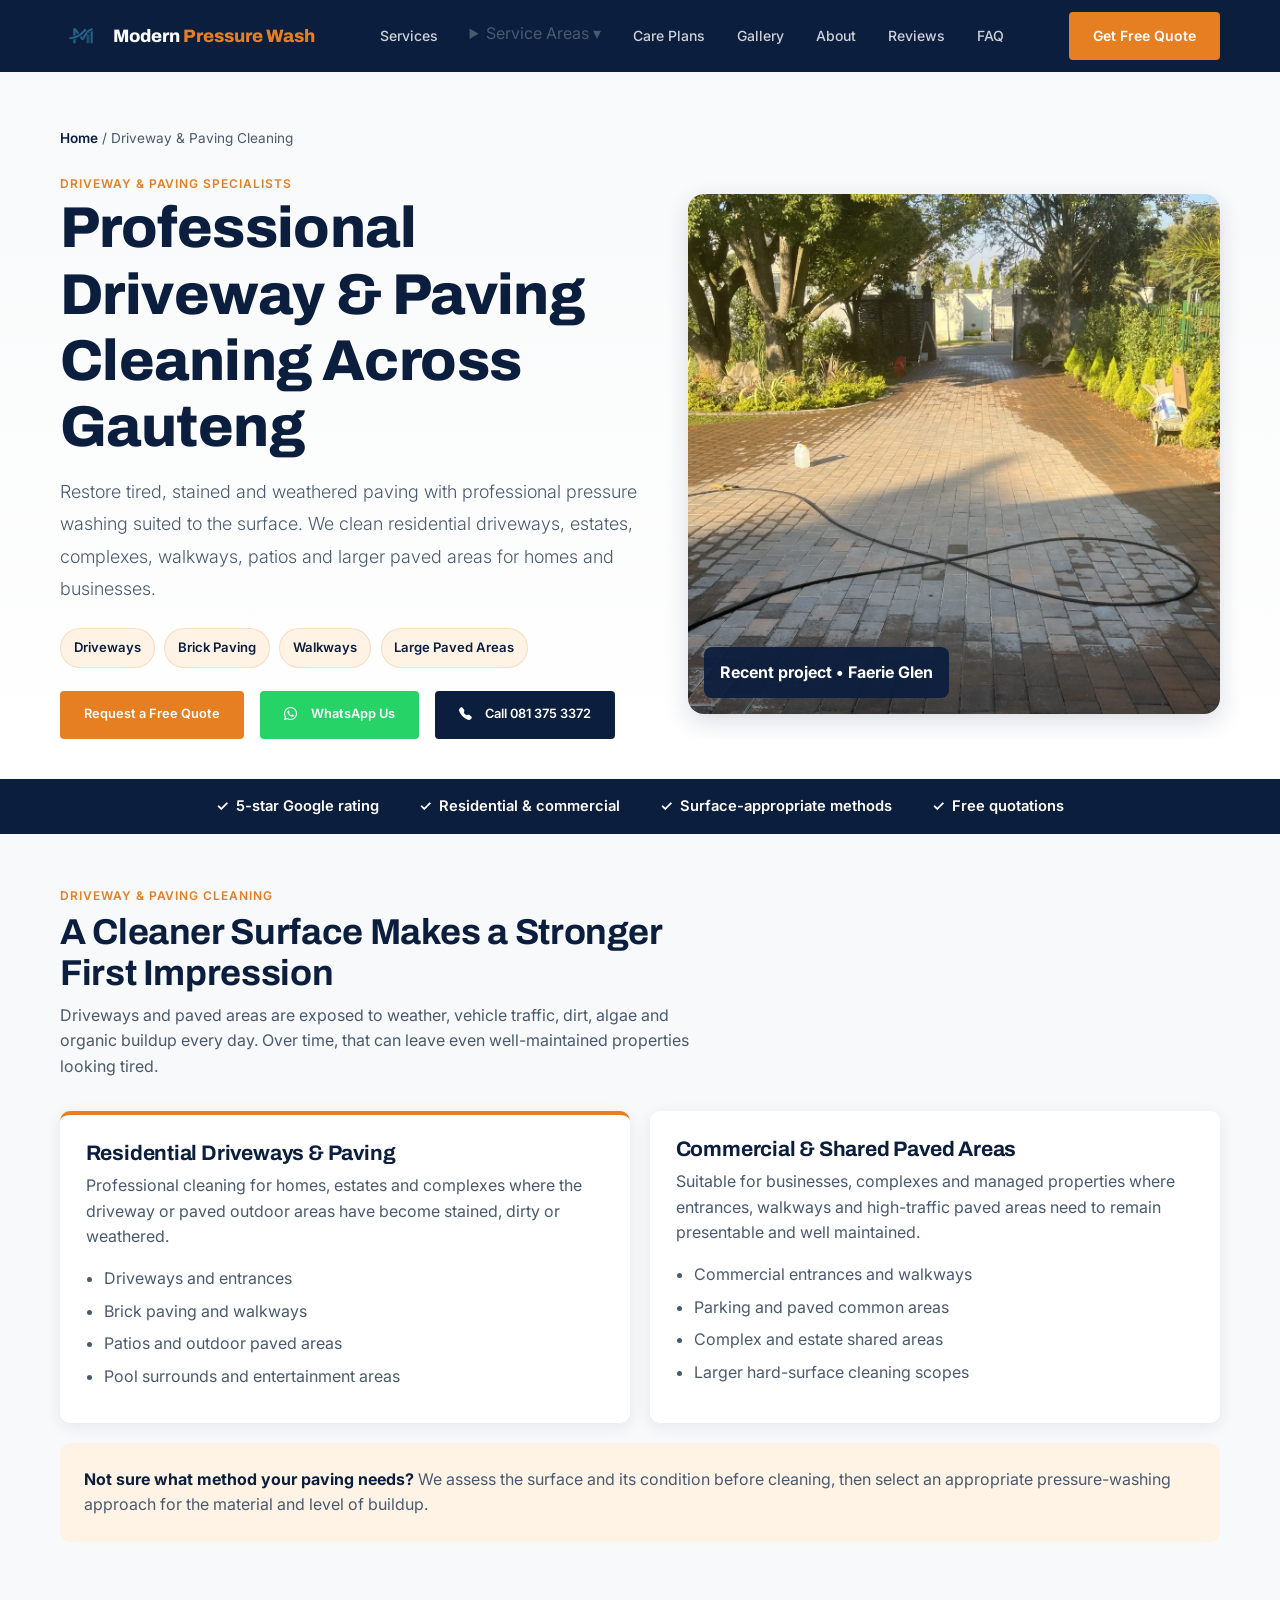
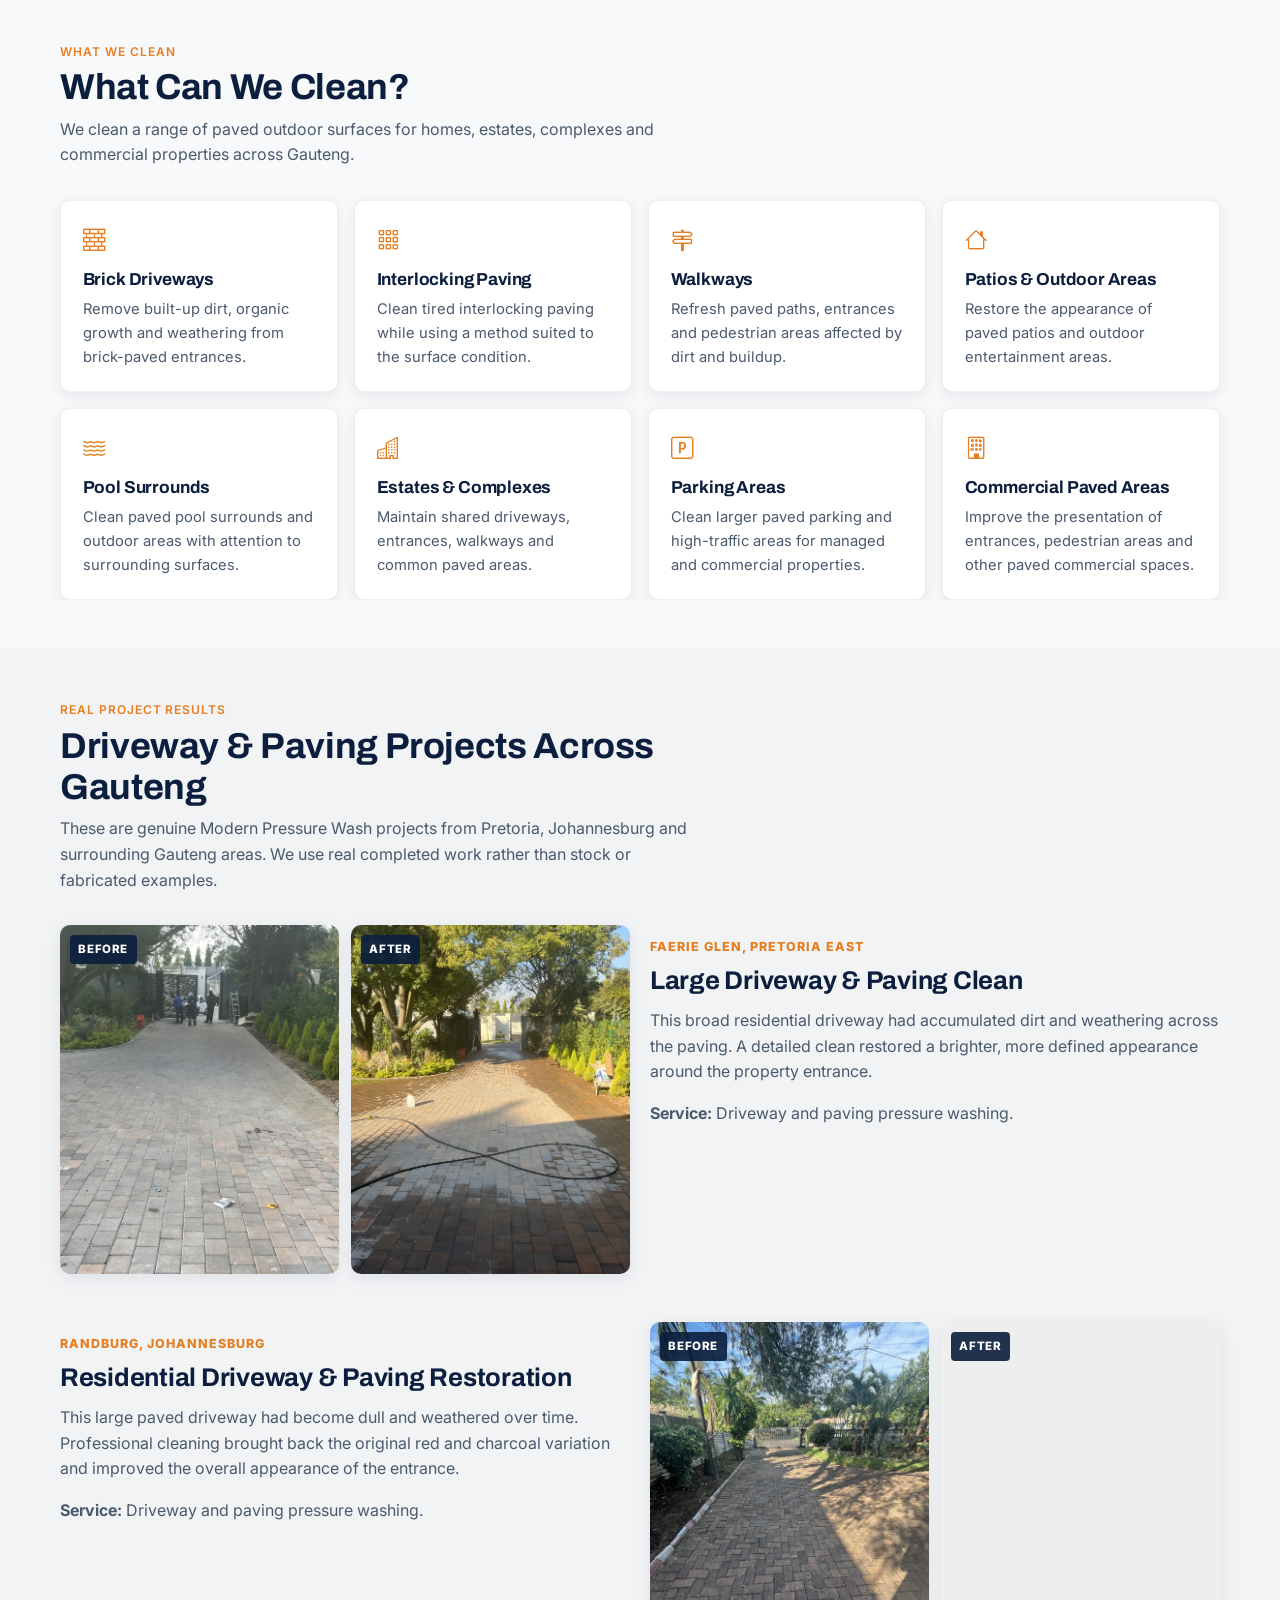
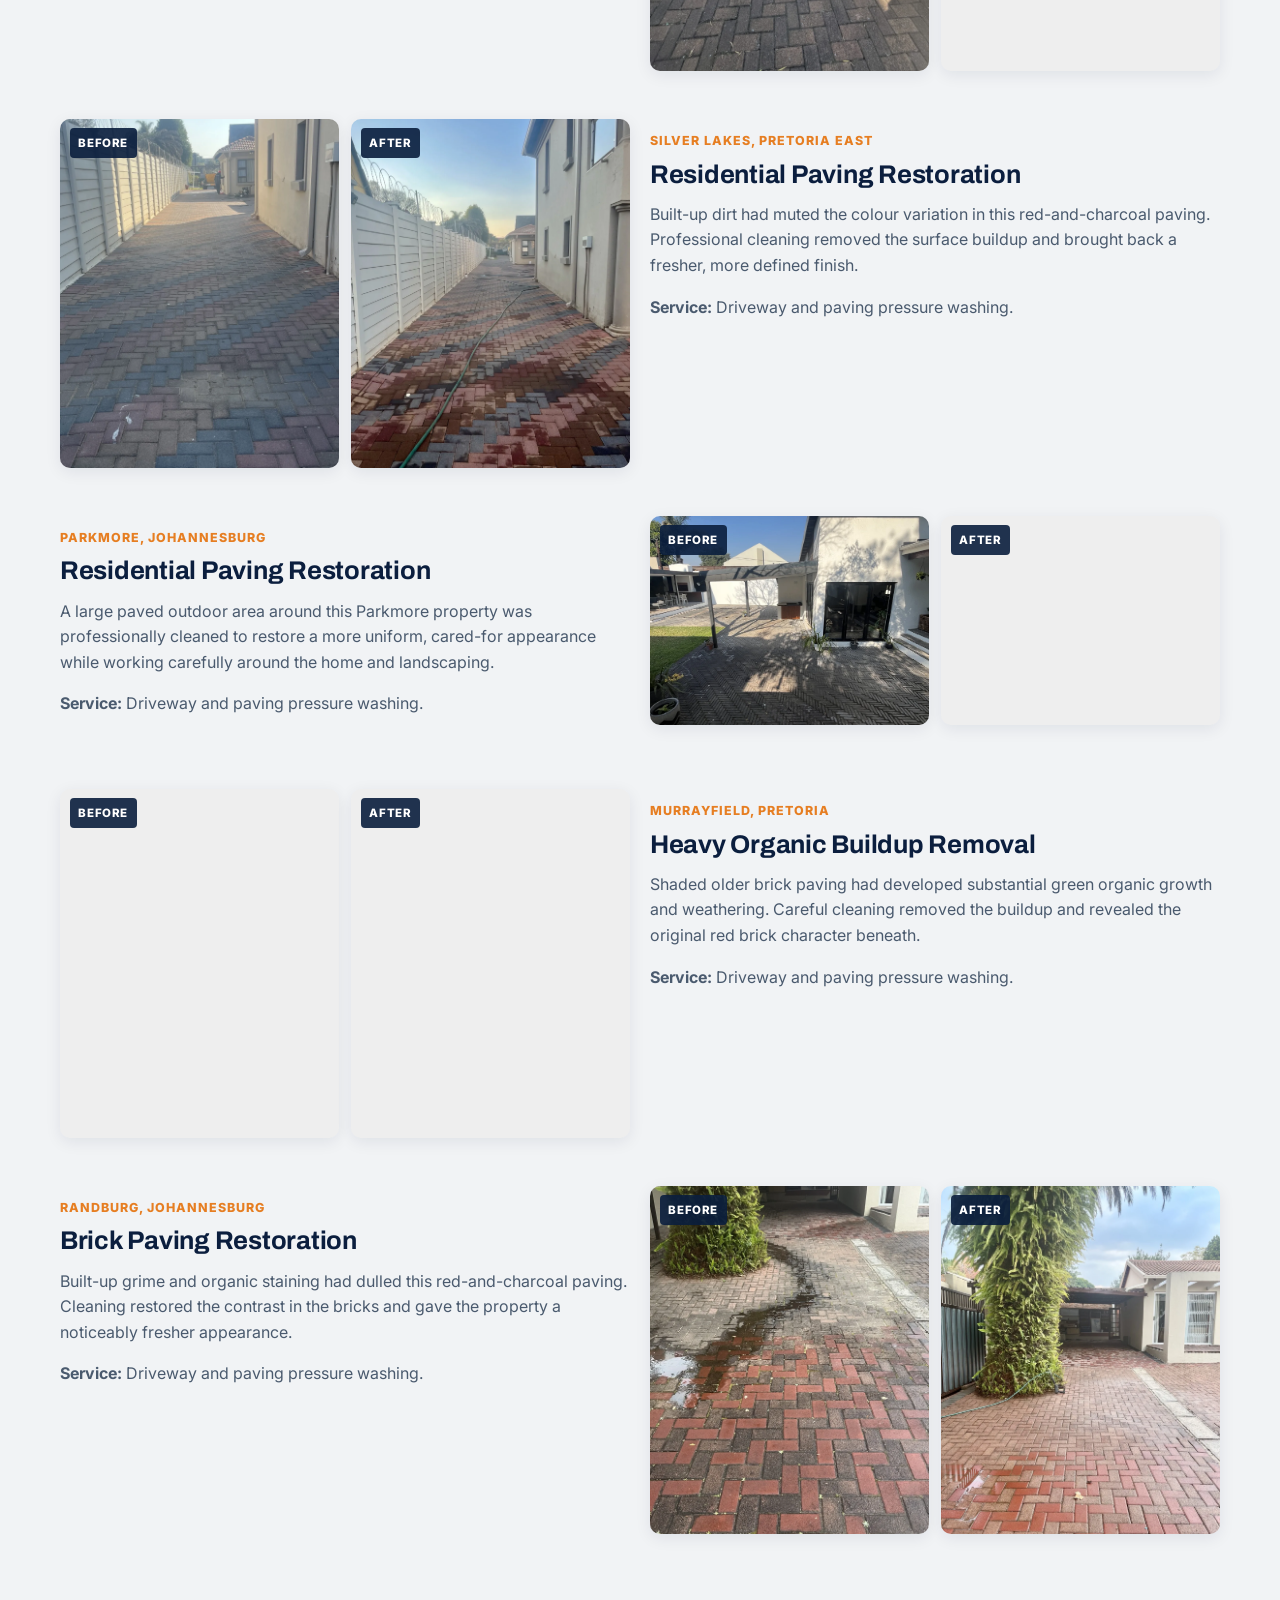
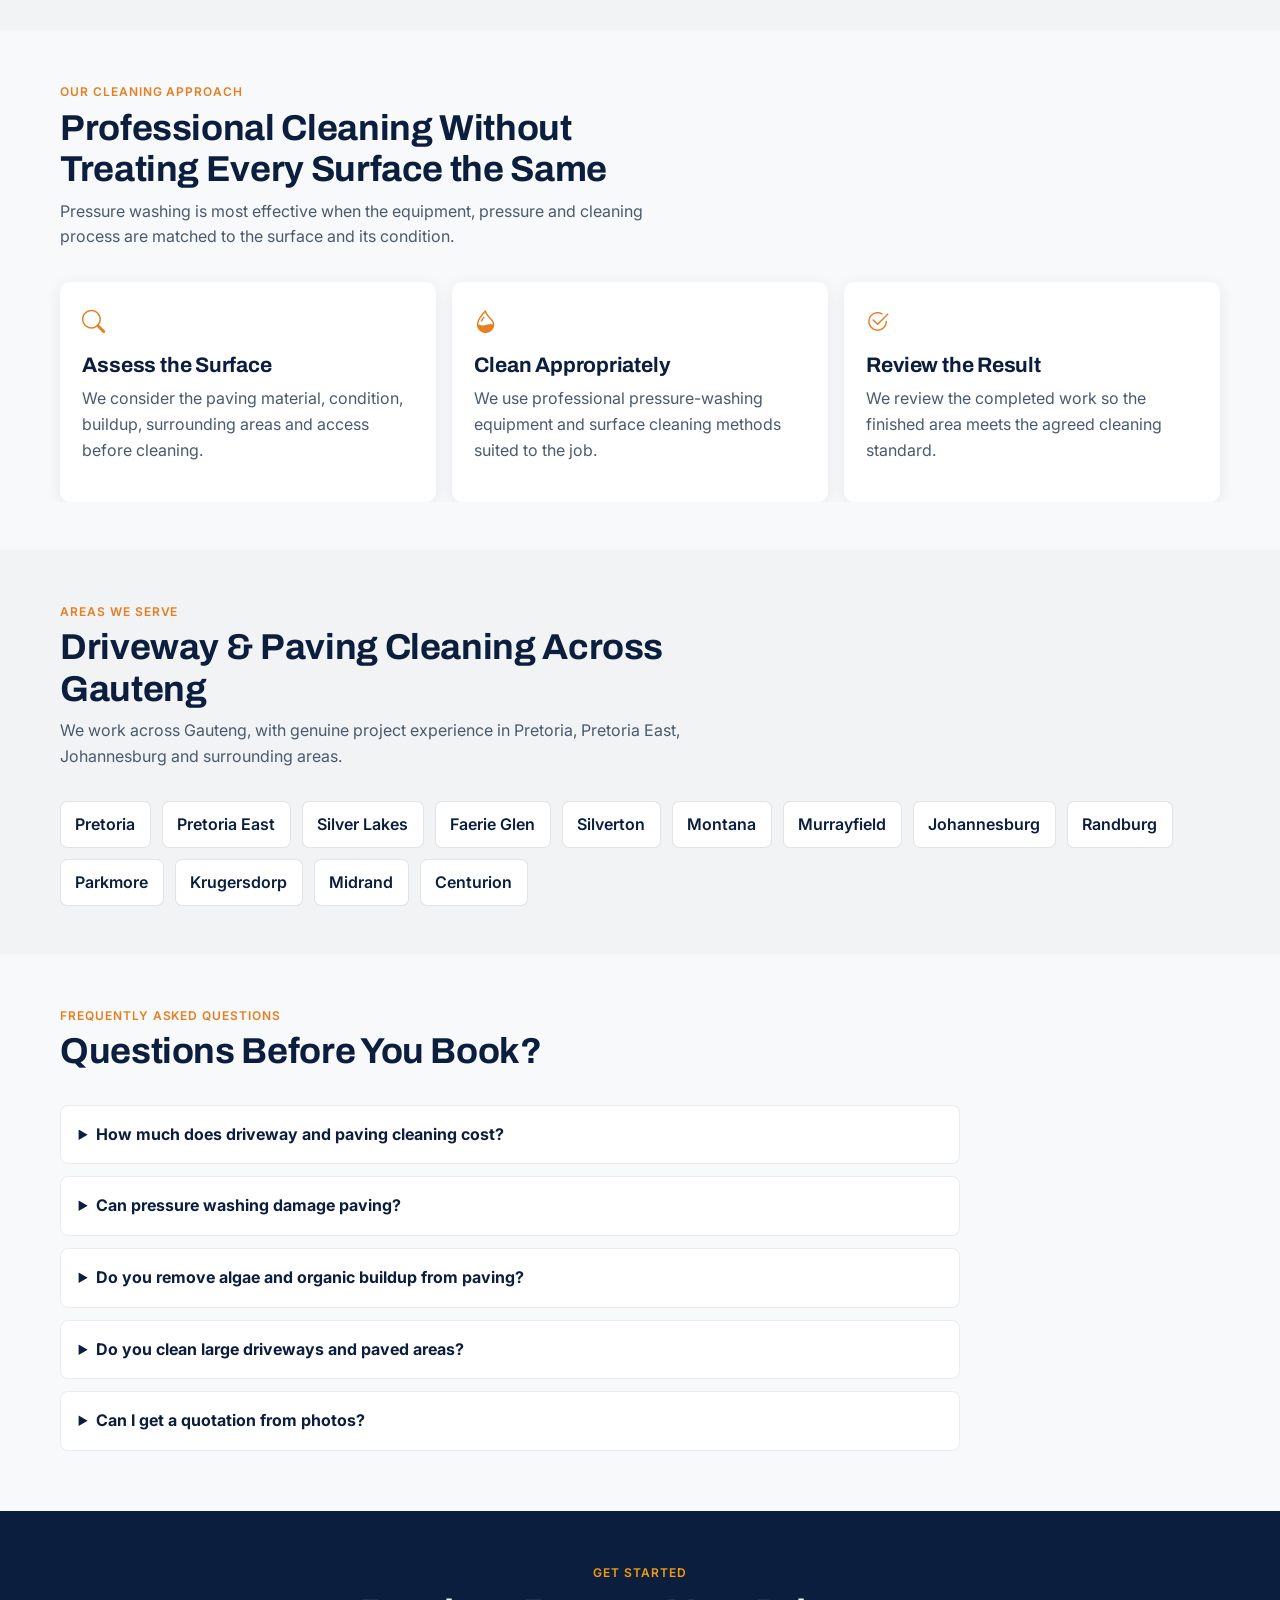
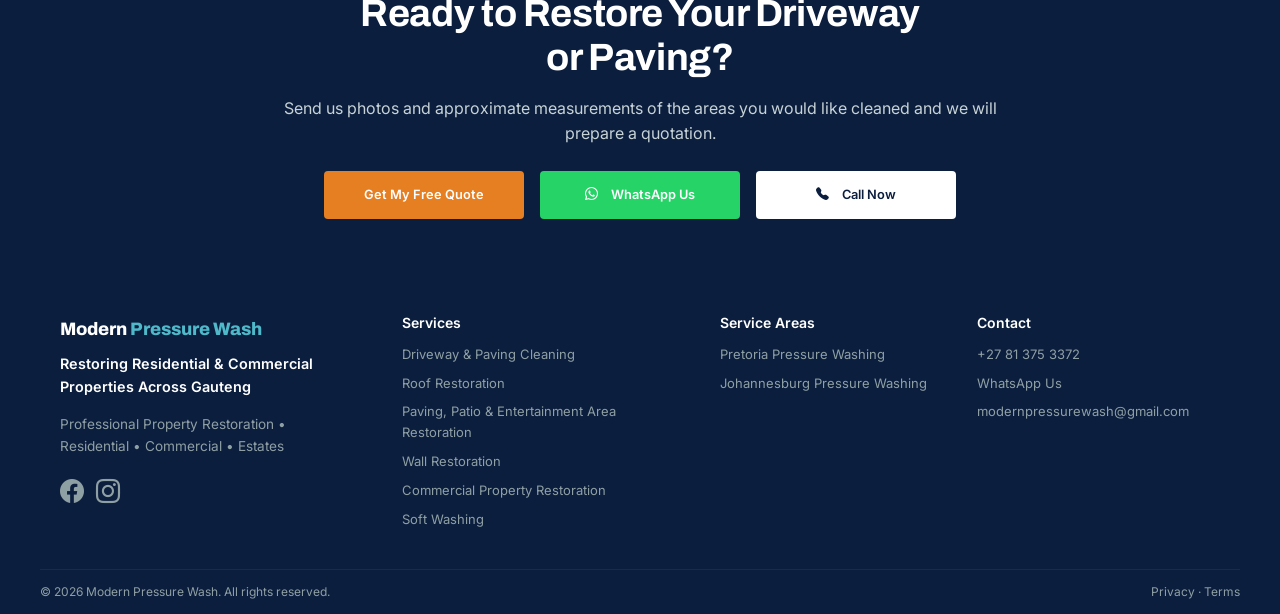
==== driveway-paving-cleaning/index.html @ 262e7c9a "Add Gauteng driveway and paving cleaning page" ====
<!DOCTYPE html>
<html lang="en">
<head>
<meta charset="UTF-8" />
<meta name="viewport" content="width=device-width, initial-scale=1.0" />
<title>Driveway & Paving Cleaning Gauteng | Modern Pressure Wash</title>
<meta name="description" content="Professional driveway and paving cleaning across Gauteng. Restore brick paving, driveways, walkways and paved outdoor areas with surface-appropriate pressure washing." />
<meta name="robots" content="index, follow" />
<link rel="canonical" href="https://www.modernpressurewash.co.za/driveway-paving-cleaning/" />
<meta property="og:title" content="Driveway & Paving Cleaning Gauteng | Modern Pressure Wash" />
<meta property="og:description" content="Professional driveway and paving pressure washing across Gauteng for homes, estates, complexes and commercial properties." />
<meta property="og:type" content="website" />
<meta property="og:url" content="https://www.modernpressurewash.co.za/driveway-paving-cleaning/" />
<meta property="og:image" content="https://www.modernpressurewash.co.za/pressure-washing-pretoria/images/faerie-glen-driveway-after.webp" />
<meta name="twitter:card" content="summary_large_image" />
<meta name="theme-color" content="#0B1E3E" />
<link rel="icon" href="/Website Logo.png" type="image/png" />
<link rel="apple-touch-icon" href="/Website Logo.png" />
<link rel="preconnect" href="https://fonts.googleapis.com" />
<link rel="preconnect" href="https://fonts.gstatic.com" crossorigin />
<link href="https://fonts.googleapis.com/css2?family=Archivo:wght@700;800&family=Inter:wght@400;500;600&family=IBM+Plex+Mono:wght@500&display=swap" rel="stylesheet" />
<link rel="preconnect" href="https://unpkg.com" />
<link rel="stylesheet" href="https://unpkg.com/aos@2.3.1/dist/aos.css" />
<link href="https://cdn.jsdelivr.net/npm/bootstrap@5.3.0-alpha1/dist/css/bootstrap.min.css" rel="stylesheet" />
<link rel="stylesheet" href="https://cdn.jsdelivr.net/npm/bootstrap-icons@1.11.3/font/bootstrap-icons.min.css" />
<link rel="stylesheet" href="/style.css" />
<style>
        .local-hero{padding:3.5rem 0 2.5rem;background:linear-gradient(180deg,#f8f9fa 0%,#fff 100%)}
        .breadcrumb-local{font-size:.85rem;margin-bottom:1.25rem;color:var(--slate-grey)}
        .breadcrumb-local a{font-weight:600}
        .local-hero-grid{display:grid;grid-template-columns:1.05fr .95fr;gap:2.5rem;align-items:center}
        .local-hero h1{font-size:clamp(2.2rem,4.5vw,4rem);max-width:760px}
        .local-hero .lead{font-size:1.12rem;line-height:1.8;max-width:720px;margin-top:1rem}
        .local-tags{display:flex;flex-wrap:wrap;gap:.6rem;margin:1.4rem 0}
        .local-tags span{background:var(--amber-tint);border:1px solid rgba(230,126,34,.2);padding:.55rem .8rem;border-radius:999px;color:var(--navy);font-size:.82rem;font-weight:600}
        .hero-proof{position:relative;border-radius:16px;overflow:hidden;box-shadow:var(--shadow-lift);min-height:520px;background:#ddd}
        .hero-proof img{width:100%;height:100%;object-fit:cover;position:absolute;inset:0}
        .hero-proof-badge{position:absolute;left:1rem;bottom:1rem;background:rgba(11,30,62,.92);color:#fff;padding:.8rem 1rem;border-radius:8px;font-weight:700;z-index:2}
        .trust-bar{background:var(--navy);color:#fff;padding:1rem 0}
        .trust-row{display:flex;flex-wrap:wrap;justify-content:center;gap:1.2rem 2.5rem;font-weight:600;font-size:.92rem}
        .trust-row span::before{content:'✓';color:#fff;margin-right:.45rem}
        .service-local-grid{display:grid;grid-template-columns:repeat(3,1fr);gap:1rem}
        .service-local-card{background:#fff;border-radius:10px;padding:1.4rem;box-shadow:var(--shadow);height:100%}
        .service-local-card i{font-size:1.45rem;color:var(--amber);margin-bottom:.75rem;display:inline-block}
        .service-local-card p{margin-top:.55rem}
        .proof-project{display:grid;grid-template-columns:1fr 1fr;gap:1.25rem;align-items:start;margin-bottom:3rem}
        .proof-project:nth-child(even) .proof-copy{order:2}.proof-project:nth-child(even) .proof-images{order:1}
        .proof-images{display:grid;grid-template-columns:1fr 1fr;gap:.75rem}
        .proof-images figure{margin:0;position:relative;border-radius:10px;overflow:hidden;background:#eee;box-shadow:var(--shadow)}
        .proof-images img{width:100%;aspect-ratio:4/5;object-fit:cover}
        .proof-images.landscape img{aspect-ratio:4/3}
        .proof-images figcaption{position:absolute;left:.6rem;top:.6rem;background:rgba(11,30,62,.9);color:#fff;padding:.35rem .55rem;border-radius:4px;font-size:.72rem;font-weight:800;letter-spacing:.05em;text-transform:uppercase}
        .proof-copy{padding:.5rem 0}
        .proof-copy .location{color:var(--amber);font-size:.78rem;font-weight:800;letter-spacing:.08em;text-transform:uppercase}
        .proof-copy h3{margin:.45rem 0 .8rem;font-size:1.6rem}
        .area-cloud{display:flex;flex-wrap:wrap;gap:.7rem;margin-top:1.4rem}
        .area-cloud span{padding:.6rem .9rem;border:1px solid rgba(11,30,62,.12);background:#fff;border-radius:7px;font-weight:600;color:var(--navy)}
        .split-audience{display:grid;grid-template-columns:1fr 1fr;gap:1.25rem}
        .audience-card{background:#fff;padding:1.6rem;border-radius:10px;box-shadow:var(--shadow)}
        .audience-card.commercial{border-top:4px solid var(--amber)}
        .audience-list{margin:.9rem 0 0;padding-left:1.1rem}
        .audience-list li{margin:.4rem 0;color:var(--slate-grey)}
        .commercial-note{margin-top:1rem;padding:.9rem 1rem;background:var(--amber-tint);border-radius:8px;color:var(--navy);font-weight:600}
        .commercial-cta{display:inline-flex;align-items:center;gap:.45rem;margin-top:1rem;background:var(--amber);border:2px solid var(--amber);color:#fff!important;padding:.8rem 1rem;border-radius:7px;font-weight:800;text-decoration:none;box-shadow:var(--shadow)}
        .commercial-cta:hover,.commercial-cta:focus{background:#c96516;border-color:#c96516;color:#fff!important;transform:translateY(-1px)}
        .faq-local{max-width:900px}.faq-local details{background:#fff;border:1px solid rgba(11,30,62,.08);border-radius:8px;padding:1rem 1.1rem;margin-bottom:.75rem}
        .faq-local summary{cursor:pointer;font-weight:700;color:var(--navy)}.faq-local p{margin-top:.8rem}
        .local-cta{text-align:center}.local-cta p{max-width:720px;margin:1rem auto 1.5rem}
        .btn-whatsapp{background:#25D366!important;border-color:#25D366!important;color:#fff!important}
        .btn-whatsapp:hover,.btn-whatsapp:focus{background:#1fb958!important;border-color:#1fb958!important;color:#fff!important;transform:translateY(-1px)}
        .btn-call{background:var(--navy)!important;border-color:var(--navy)!important;color:#fff!important}
        .btn-call:hover,.btn-call:focus{background:#122d55!important;border-color:#122d55!important;color:#fff!important;transform:translateY(-1px)}
        .bg-night .btn-call{background:#fff!important;border-color:#fff!important;color:var(--navy)!important}
        .bg-night .btn-call:hover,.bg-night .btn-call:focus{background:#f1f3f5!important;border-color:#f1f3f5!important;color:var(--navy)!important}
        @media(max-width:900px){.local-hero-grid,.proof-project,.split-audience{grid-template-columns:1fr}.hero-proof{min-height:420px}.service-local-grid{grid-template-columns:1fr 1fr}.proof-project:nth-child(even) .proof-copy,.proof-project:nth-child(even) .proof-images{order:initial}}
        @media(max-width:640px){.local-hero{padding-top:2rem}.service-local-grid{grid-template-columns:1fr}.proof-images{grid-template-columns:1fr 1fr;gap:.5rem}.hero-proof{min-height:360px}.proof-images img{aspect-ratio:3/4}.trust-row{justify-content:flex-start;gap:.8rem}.local-hero .cta-row{align-items:stretch}.local-hero .cta-row .btn{width:100%;text-align:center}.final-cta-row{align-items:stretch}.final-cta-row .btn{width:100%;min-width:0;text-align:center}.commercial-cta{width:100%;justify-content:center;text-align:center}.audience-card{padding:1.25rem}.commercial-note{padding:.8rem}.area-cloud{gap:.5rem}.area-cloud span{padding:.5rem .7rem;font-size:.9rem}}
      
    /* Pretoria location-page footer refinement */
    @media (min-width: 901px) {
      .site-footer .footer-grid {
        grid-template-columns: 1.25fr 1.15fr .9fr 1fr;
        gap: 38px;
      }
    }
    @media (max-width: 520px) {
      .site-footer .legal-bar {
        gap: 10px;
        flex-wrap: wrap;
      }
    }

  
        .service-hero{padding:3.5rem 0 2.5rem;background:linear-gradient(180deg,#f8f9fa 0%,#fff 100%)}
        .service-hero-grid{display:grid;grid-template-columns:1.05fr .95fr;gap:2.5rem;align-items:center}
        .service-hero h1{font-size:clamp(2.2rem,4.5vw,4rem);max-width:760px}
        .service-hero .lead{font-size:1.12rem;line-height:1.8;max-width:720px;margin-top:1rem}
        .service-hero-proof{position:relative;border-radius:16px;overflow:hidden;box-shadow:var(--shadow-lift);min-height:520px;background:#ddd}
        .service-hero-proof img{width:100%;height:100%;object-fit:cover;position:absolute;inset:0}
        .service-hero-proof-badge{position:absolute;left:1rem;bottom:1rem;background:rgba(11,30,62,.92);color:#fff;padding:.8rem 1rem;border-radius:8px;font-weight:700;z-index:2}
        .service-intro-grid{display:grid;grid-template-columns:1fr 1fr;gap:1.25rem}
        .service-intro-card{background:#fff;border-radius:10px;padding:1.6rem;box-shadow:var(--shadow)}
        .service-intro-card.featured{border-top:4px solid var(--amber)}
        .service-list{margin:1rem 0 0;padding-left:1.15rem}.service-list li{margin:.45rem 0;color:var(--slate-grey)}
        .service-cta-box{background:var(--amber-tint);border-radius:10px;padding:1.5rem;margin-top:1.25rem}
        .service-cta-box strong{color:var(--navy)}
        @media(max-width:900px){.service-hero-grid,.service-intro-grid{grid-template-columns:1fr}.service-hero-proof{min-height:420px}}
        @media(max-width:640px){.service-hero{padding-top:2rem}.service-hero-proof{min-height:360px}.service-hero .cta-row .btn{width:100%;text-align:center}.service-intro-card{padding:1.25rem}}

    /* Driveway & Paving service-page refinement */
    .clean-type-grid{display:grid;grid-template-columns:repeat(4,1fr);gap:1rem}
    .clean-type-card{background:#fff;border:1px solid rgba(11,30,62,.07);border-radius:10px;padding:1.35rem;box-shadow:var(--shadow);height:100%}
    .clean-type-card i{display:inline-block;font-size:1.4rem;color:var(--amber);margin-bottom:.7rem}
    .clean-type-card h3{font-size:1.08rem;margin:0 0 .45rem;color:var(--navy)}
    .clean-type-card p{font-size:.92rem;line-height:1.65;margin:0;color:var(--slate-grey)}
    @media(max-width:1050px){.clean-type-grid{grid-template-columns:repeat(2,1fr)}}
    @media(max-width:640px){.clean-type-grid{grid-template-columns:1fr}.clean-type-card{padding:1.2rem}}
</style>
<script async src="https://www.googletagmanager.com/gtag/js?id=G-9RQ8H6MBGZ"></script>
<script>window.dataLayer=window.dataLayer||[];function gtag(){dataLayer.push(arguments);}gtag('js',new Date());gtag('config','G-9RQ8H6MBGZ');</script>
<script type="application/ld+json">
{
  "@context":"https://schema.org",
  "@graph":[
    {"@type":"LocalBusiness","@id":"https://www.modernpressurewash.co.za/#business","name":"Modern Pressure Wash","url":"https://www.modernpressurewash.co.za/","telephone":"+27813753372","email":"modernpressurewash@gmail.com","description":"Professional residential and commercial pressure washing and exterior cleaning across Gauteng."},
    {"@type":"Service","@id":"https://www.modernpressurewash.co.za/driveway-paving-cleaning/#service","name":"Driveway and Paving Cleaning","serviceType":"Driveway and paving pressure washing","provider":{"@id":"https://www.modernpressurewash.co.za/#business"},"areaServed":{"@type":"State","name":"Gauteng"},"url":"https://www.modernpressurewash.co.za/driveway-paving-cleaning/","image":"https://www.modernpressurewash.co.za/pressure-washing-pretoria/images/faerie-glen-driveway-after.webp"},
    {"@type":"WebPage","@id":"https://www.modernpressurewash.co.za/driveway-paving-cleaning/#webpage","url":"https://www.modernpressurewash.co.za/driveway-paving-cleaning/","name":"Driveway & Paving Cleaning Gauteng | Modern Pressure Wash","description":"Professional driveway and paving cleaning across Gauteng for residential and commercial properties.","about":{"@id":"https://www.modernpressurewash.co.za/driveway-paving-cleaning/#service"},"isPartOf":{"@id":"https://www.modernpressurewash.co.za/#business"}},
    {"@type":"BreadcrumbList","itemListElement":[{"@type":"ListItem","position":1,"name":"Home","item":"https://www.modernpressurewash.co.za/"},{"@type":"ListItem","position":2,"name":"Driveway & Paving Cleaning","item":"https://www.modernpressurewash.co.za/driveway-paving-cleaning/"}]},
    {"@type":"FAQPage","mainEntity":[
      {"@type":"Question","name":"How much does driveway and paving cleaning cost?","acceptedAnswer":{"@type":"Answer","text":"Pricing depends on the area size, paving type, level of buildup, access and any specialist treatment required. We provide a free quotation after assessing the scope, often from photos and measurements."}},
      {"@type":"Question","name":"Can pressure washing damage paving?","acceptedAnswer":{"@type":"Answer","text":"It can if the wrong pressure or technique is used. We assess the material and condition first, then choose an appropriate pressure-washing method for the surface."}},
      {"@type":"Question","name":"Do you remove algae and organic buildup from paving?","acceptedAnswer":{"@type":"Answer","text":"Yes. Organic buildup such as algae and mould can be treated as part of the cleaning process, depending on the surface and severity of the contamination."}},
      {"@type":"Question","name":"Do you clean large driveways and paved areas?","acceptedAnswer":{"@type":"Answer","text":"Yes. We clean residential driveways, estates, complexes, shared paved areas and larger commercial hard-surface areas. Larger scopes can be assessed from photos, measurements or a site visit."}},
      {"@type":"Question","name":"Can I get a quotation from photos?","acceptedAnswer":{"@type":"Answer","text":"In many cases, yes. Clear photos, approximate measurements and a short description of the areas to be cleaned can be enough to prepare an initial quotation. A site assessment may still be required for larger or more complex work."}}
    ]}
  ]
}
</script>
</head>
<body>
<a href="#main-content" class="skip-link">Skip to main content</a>
<div class="nav-overlay" id="nav-overlay"></div>
<header class="site-header" role="banner">
    <div class="header-inner">
      <a href="/" class="logo-link" aria-label="Modern Pressure Wash – Home">
        <img src="/Website Logo.png" alt="Modern Pressure Wash Logo" class="logo-img" loading="lazy" width="45" height="45" />
        <span class="logo-text">Modern <span>Pressure Wash</span></span>
      </a>

      <nav class="main-nav" id="main-nav" aria-label="Main navigation">
        <button class="nav-close" id="nav-close" aria-label="Close menu">
          <svg width="24" height="24" viewBox="0 0 24 24" fill="none" stroke="currentColor" stroke-width="2" aria-hidden="true">
            <line x1="18" y1="6" x2="6" y2="18" />
            <line x1="6" y1="6" x2="18" y2="18" />
          </svg>
        </button>

        <a href="/#services">Services</a>

        <details class="nav-dropdown">
          <summary>Service Areas <span class="nav-dropdown-arrow" aria-hidden="true">▾</span></summary>
          <div class="nav-dropdown-menu">
            <a href="/pressure-washing-pretoria/">Pretoria</a>
            <a href="/pressure-washing-johannesburg/">Johannesburg</a>
          </div>
        </details>

        <a href="/#care-plans">Care Plans</a>
        <a href="/#gallery">Gallery</a>
        <a href="/#about">About</a>
        <a href="/#reviews">Reviews</a>
        <a href="/#faq">FAQ</a>

        <div class="mobile-nav-cta">
          <a href="/privacy.html" class="btn btn-outline">Privacy</a>
          <a href="https://crm.modernpressurewash.co.za/get-quote" target="_blank" rel="noopener" class="btn btn-primary">Get Free Quote</a>
        </div>
      </nav>

      <div class="header-cta">
        <a href="https://crm.modernpressurewash.co.za/get-quote" target="_blank" rel="noopener" class="btn btn-primary">Get Free Quote</a>
        <button class="menu-toggle" id="menu-toggle" aria-label="Toggle navigation" aria-expanded="false" aria-controls="main-nav">
          <svg width="24" height="24" viewBox="0 0 24 24" fill="none" stroke="currentColor" stroke-width="2" aria-hidden="true">
            <line x1="3" y1="6" x2="21" y2="6" />
            <line x1="3" y1="12" x2="21" y2="12" />
            <line x1="3" y1="18" x2="21" y2="18" />
          </svg>
        </button>
      </div>
    </div>
  </header>
<main id="main-content">
<section class="service-hero" id="hero">
 <div class="wrap"><div class="breadcrumb-local"><a href="/">Home</a> / Driveway &amp; Paving Cleaning</div>
  <div class="service-hero-grid">
   <div data-aos="fade-right"><span class="eyebrow">Driveway &amp; Paving Specialists</span><h1>Professional Driveway &amp; Paving Cleaning Across Gauteng</h1>
   <p class="lead">Restore tired, stained and weathered paving with professional pressure washing suited to the surface. We clean residential driveways, estates, complexes, walkways, patios and larger paved areas for homes and businesses.</p>
   <div class="local-tags"><span>Driveways</span><span>Brick Paving</span><span>Walkways</span><span>Large Paved Areas</span></div>
   <div class="cta-row"><a href="https://crm.modernpressurewash.co.za/get-quote" target="_blank" rel="noopener" class="btn btn-primary">Request a Free Quote</a><a href="https://wa.link/3y4c6d" target="_blank" rel="noopener" onclick="gtag('event','whatsapp_click',{'send_to':'G-9RQ8H6MBGZ'});" class="btn btn-whatsapp"><i class="bi bi-whatsapp" style="margin-right:.35rem"></i>WhatsApp Us</a><a href="tel:+27813753372" onclick="gtag('event','phone_click',{'send_to':'G-9RQ8H6MBGZ'});" class="btn btn-call"><i class="bi bi-telephone-fill" style="margin-right:.35rem"></i>Call 081 375 3372</a></div></div>
   <div class="service-hero-proof" data-aos="fade-left"><img src="/pressure-washing-pretoria/images/faerie-glen-driveway-after.webp" alt="Clean residential driveway after professional pressure washing in Faerie Glen Pretoria" width="1152" height="1536" fetchpriority="high" decoding="async" /><div class="service-hero-proof-badge">Recent project • Faerie Glen</div></div>
  </div>
 </div>
</section>
<div class="trust-bar"><div class="wrap"><div class="trust-row"><span>5-star Google rating</span><span>Residential &amp; commercial</span><span>Surface-appropriate methods</span><span>Free quotations</span></div></div></div>
<section><div class="wrap"><div class="section-head" data-aos="fade-up"><span class="eyebrow">Driveway &amp; Paving Cleaning</span><h2>A Cleaner Surface Makes a Stronger First Impression</h2><p>Driveways and paved areas are exposed to weather, vehicle traffic, dirt, algae and organic buildup every day. Over time, that can leave even well-maintained properties looking tired.</p></div>
<div class="service-intro-grid"><article class="service-intro-card featured"><h3>Residential Driveways &amp; Paving</h3><p>Professional cleaning for homes, estates and complexes where the driveway or paved outdoor areas have become stained, dirty or weathered.</p><ul class="service-list"><li>Driveways and entrances</li><li>Brick paving and walkways</li><li>Patios and outdoor paved areas</li><li>Pool surrounds and entertainment areas</li></ul></article><article class="service-intro-card"><h3>Commercial &amp; Shared Paved Areas</h3><p>Suitable for businesses, complexes and managed properties where entrances, walkways and high-traffic paved areas need to remain presentable and well maintained.</p><ul class="service-list"><li>Commercial entrances and walkways</li><li>Parking and paved common areas</li><li>Complex and estate shared areas</li><li>Larger hard-surface cleaning scopes</li></ul></article></div>
<div class="service-cta-box"><strong>Not sure what method your paving needs?</strong> We assess the surface and its condition before cleaning, then select an appropriate pressure-washing approach for the material and level of buildup.</div></div></section>
<section id="what-we-clean">
  <div class="wrap">
    <div class="section-head" data-aos="fade-up">
      <span class="eyebrow">What We Clean</span>
      <h2>What Can We Clean?</h2>
      <p>We clean a range of paved outdoor surfaces for homes, estates, complexes and commercial properties across Gauteng.</p>
    </div>
    <div class="clean-type-grid" data-aos="fade-up">
      <article class="clean-type-card"><i class="bi bi-bricks" aria-hidden="true"></i><h3>Brick Driveways</h3><p>Remove built-up dirt, organic growth and weathering from brick-paved entrances.</p></article>
      <article class="clean-type-card"><i class="bi bi-grid-3x3-gap" aria-hidden="true"></i><h3>Interlocking Paving</h3><p>Clean tired interlocking paving while using a method suited to the surface condition.</p></article>
      <article class="clean-type-card"><i class="bi bi-signpost-2" aria-hidden="true"></i><h3>Walkways</h3><p>Refresh paved paths, entrances and pedestrian areas affected by dirt and buildup.</p></article>
      <article class="clean-type-card"><i class="bi bi-house" aria-hidden="true"></i><h3>Patios &amp; Outdoor Areas</h3><p>Restore the appearance of paved patios and outdoor entertainment areas.</p></article>
      <article class="clean-type-card"><i class="bi bi-water" aria-hidden="true"></i><h3>Pool Surrounds</h3><p>Clean paved pool surrounds and outdoor areas with attention to surrounding surfaces.</p></article>
      <article class="clean-type-card"><i class="bi bi-buildings" aria-hidden="true"></i><h3>Estates &amp; Complexes</h3><p>Maintain shared driveways, entrances, walkways and common paved areas.</p></article>
      <article class="clean-type-card"><i class="bi bi-p-square" aria-hidden="true"></i><h3>Parking Areas</h3><p>Clean larger paved parking and high-traffic areas for managed and commercial properties.</p></article>
      <article class="clean-type-card"><i class="bi bi-building" aria-hidden="true"></i><h3>Commercial Paved Areas</h3><p>Improve the presentation of entrances, pedestrian areas and other paved commercial spaces.</p></article>
    </div>
  </div>
</section>
<section id="projects" class="bg-tint"><div class="wrap"><div class="section-head" data-aos="fade-up"><span class="eyebrow">Real Project Results</span><h2>Driveway &amp; Paving Projects Across Gauteng</h2><p>These are genuine Modern Pressure Wash projects from Pretoria, Johannesburg and surrounding Gauteng areas. We use real completed work rather than stock or fabricated examples.</p></div><article class="proof-project" data-aos="fade-up">
  <div class="proof-copy"><span class="location">Faerie Glen, Pretoria East</span><h3>Large Driveway & Paving Clean</h3><p>This broad residential driveway had accumulated dirt and weathering across the paving. A detailed clean restored a brighter, more defined appearance around the property entrance.</p><p><strong>Service:</strong> Driveway and paving pressure washing.</p></div>
  <div class="proof-images"><figure><img src="/pressure-washing-pretoria/images/faerie-glen-driveway-before.webp" alt="Residential driveway before pressure washing in Faerie Glen Pretoria" loading="lazy" decoding="async" width="1400" height="1050" /><figcaption>Before</figcaption></figure><figure><img src="/pressure-washing-pretoria/images/faerie-glen-driveway-after.webp" alt="Clean residential driveway after pressure washing in Faerie Glen Pretoria" loading="lazy" decoding="async" width="1400" height="1050" /><figcaption>After</figcaption></figure></div>
</article>
<article class="proof-project" data-aos="fade-up">
  <div class="proof-copy"><span class="location">Randburg, Johannesburg</span><h3>Residential Driveway & Paving Restoration</h3><p>This large paved driveway had become dull and weathered over time. Professional cleaning brought back the original red and charcoal variation and improved the overall appearance of the entrance.</p><p><strong>Service:</strong> Driveway and paving pressure washing.</p></div>
  <div class="proof-images"><figure><img src="/pressure-washing-johannesburg/images/randburg-driveway-before.webp" alt="Dirty residential driveway before pressure washing in Randburg Johannesburg" loading="lazy" decoding="async" width="1400" height="1050" /><figcaption>Before</figcaption></figure><figure><img src="/pressure-washing-johannesburg/images/randburg-driveway-after.webp" alt="Clean residential driveway after pressure washing in Randburg Johannesburg" loading="lazy" decoding="async" width="1400" height="1050" /><figcaption>After</figcaption></figure></div>
</article>
<article class="proof-project" data-aos="fade-up">
  <div class="proof-copy"><span class="location">Silver Lakes, Pretoria East</span><h3>Residential Paving Restoration</h3><p>Built-up dirt had muted the colour variation in this red-and-charcoal paving. Professional cleaning removed the surface buildup and brought back a fresher, more defined finish.</p><p><strong>Service:</strong> Driveway and paving pressure washing.</p></div>
  <div class="proof-images"><figure><img src="/pressure-washing-pretoria/images/silver-lakes-paving-before.webp" alt="Dirty residential paving before pressure washing in Silver Lakes Pretoria" loading="lazy" decoding="async" width="1400" height="1050" /><figcaption>Before</figcaption></figure><figure><img src="/pressure-washing-pretoria/images/silver-lakes-paving-after.webp" alt="Restored residential paving after pressure washing in Silver Lakes Pretoria" loading="lazy" decoding="async" width="1400" height="1050" /><figcaption>After</figcaption></figure></div>
</article>
<article class="proof-project" data-aos="fade-up">
  <div class="proof-copy"><span class="location">Parkmore, Johannesburg</span><h3>Residential Paving Restoration</h3><p>A large paved outdoor area around this Parkmore property was professionally cleaned to restore a more uniform, cared-for appearance while working carefully around the home and landscaping.</p><p><strong>Service:</strong> Driveway and paving pressure washing.</p></div>
  <div class="proof-images landscape"><figure><img src="/pressure-washing-johannesburg/images/parkmore-paving-before.webp" alt="Residential paving before pressure washing in Parkmore Johannesburg" loading="lazy" decoding="async" width="1400" height="1050" /><figcaption>Before</figcaption></figure><figure><img src="/pressure-washing-johannesburg/images/parkmore-paving-after.webp" alt="Residential paving after pressure washing in Parkmore Johannesburg" loading="lazy" decoding="async" width="1400" height="1050" /><figcaption>After</figcaption></figure></div>
</article>
<article class="proof-project" data-aos="fade-up">
  <div class="proof-copy"><span class="location">Murrayfield, Pretoria</span><h3>Heavy Organic Buildup Removal</h3><p>Shaded older brick paving had developed substantial green organic growth and weathering. Careful cleaning removed the buildup and revealed the original red brick character beneath.</p><p><strong>Service:</strong> Driveway and paving pressure washing.</p></div>
  <div class="proof-images"><figure><img src="/pressure-washing-pretoria/images/murrayfield-paving-before.webp" alt="Brick paving with heavy organic growth before cleaning in Murrayfield Pretoria" loading="lazy" decoding="async" width="1400" height="1050" /><figcaption>Before</figcaption></figure><figure><img src="/pressure-washing-pretoria/images/murrayfield-paving-after.webp" alt="Brick paving after organic growth removal and pressure washing in Murrayfield Pretoria" loading="lazy" decoding="async" width="1400" height="1050" /><figcaption>After</figcaption></figure></div>
</article>
<article class="proof-project" data-aos="fade-up">
  <div class="proof-copy"><span class="location">Randburg, Johannesburg</span><h3>Brick Paving Restoration</h3><p>Built-up grime and organic staining had dulled this red-and-charcoal paving. Cleaning restored the contrast in the bricks and gave the property a noticeably fresher appearance.</p><p><strong>Service:</strong> Driveway and paving pressure washing.</p></div>
  <div class="proof-images"><figure><img src="/pressure-washing-johannesburg/images/randburg-paving-before.webp" alt="Stained brick paving before pressure washing in Randburg Johannesburg" loading="lazy" decoding="async" width="1400" height="1050" /><figcaption>Before</figcaption></figure><figure><img src="/pressure-washing-johannesburg/images/randburg-paving-after.webp" alt="Restored brick paving after pressure washing in Randburg Johannesburg" loading="lazy" decoding="async" width="1400" height="1050" /><figcaption>After</figcaption></figure></div>
</article></div></section>
<section><div class="wrap"><div class="section-head"><span class="eyebrow">Our Cleaning Approach</span><h2>Professional Cleaning Without Treating Every Surface the Same</h2><p>Pressure washing is most effective when the equipment, pressure and cleaning process are matched to the surface and its condition.</p></div><div class="service-local-grid"><article class="service-local-card"><i class="bi bi-search"></i><h3>Assess the Surface</h3><p>We consider the paving material, condition, buildup, surrounding areas and access before cleaning.</p></article><article class="service-local-card"><i class="bi bi-droplet-half"></i><h3>Clean Appropriately</h3><p>We use professional pressure-washing equipment and surface cleaning methods suited to the job.</p></article><article class="service-local-card"><i class="bi bi-check2-circle"></i><h3>Review the Result</h3><p>We review the completed work so the finished area meets the agreed cleaning standard.</p></article></div></div></section>
<section id="areas" class="bg-tint"><div class="wrap"><div class="section-head"><span class="eyebrow">Areas We Serve</span><h2>Driveway &amp; Paving Cleaning Across Gauteng</h2><p>We work across Gauteng, with genuine project experience in Pretoria, Pretoria East, Johannesburg and surrounding areas.</p></div><div class="area-cloud"><span>Pretoria</span><span>Pretoria East</span><span>Silver Lakes</span><span>Faerie Glen</span><span>Silverton</span><span>Montana</span><span>Murrayfield</span><span>Johannesburg</span><span>Randburg</span><span>Parkmore</span><span>Krugersdorp</span><span>Midrand</span><span>Centurion</span></div></div></section>
<section id="faq"><div class="wrap"><div class="section-head"><span class="eyebrow">Frequently Asked Questions</span><h2>Questions Before You Book?</h2></div><div class="faq-local"><details><summary>How much does driveway and paving cleaning cost?</summary><p>Pricing depends on the area size, paving type, level of buildup, access and any specialist treatment required. We provide a free quotation after assessing the scope, often from photos and measurements.</p></details><details><summary>Can pressure washing damage paving?</summary><p>It can if the wrong pressure or technique is used. We assess the material and condition first, then choose an appropriate pressure-washing method for the surface.</p></details><details><summary>Do you remove algae and organic buildup from paving?</summary><p>Yes. Organic buildup such as algae and mould can be treated as part of the cleaning process, depending on the surface and severity of the contamination.</p></details><details><summary>Do you clean large driveways and paved areas?</summary><p>Yes. We clean residential driveways, estates, complexes, shared paved areas and larger commercial hard-surface areas. Larger scopes can be assessed from photos, measurements or a site visit.</p></details><details><summary>Can I get a quotation from photos?</summary><p>In many cases, yes. Clear photos, approximate measurements and a short description of the areas to be cleaned can be enough to prepare an initial quotation. A site assessment may still be required for larger or more complex work.</p></details></div></div></section>
<section class="bg-night final-cta local-cta"><div class="wrap"><span class="eyebrow">Get Started</span><h2>Ready to Restore Your Driveway or Paving?</h2><p>Send us photos and approximate measurements of the areas you would like cleaned and we will prepare a quotation.</p><div class="cta-row final-cta-row" style="justify-content:center"><a href="https://crm.modernpressurewash.co.za/get-quote" target="_blank" rel="noopener" class="btn btn-primary">Get My Free Quote</a><a href="https://wa.link/3y4c6d" target="_blank" rel="noopener" onclick="gtag('event','whatsapp_click',{'send_to':'G-9RQ8H6MBGZ'});" class="btn btn-whatsapp"><i class="bi bi-whatsapp" style="margin-right:.35rem"></i>WhatsApp Us</a><a href="tel:+27813753372" onclick="gtag('event','phone_click',{'send_to':'G-9RQ8H6MBGZ'});" class="btn btn-call"><i class="bi bi-telephone-fill" style="margin-right:.35rem"></i>Call Now</a></div></div></section>
</main>
<footer class="site-footer" role="contentinfo">
    <div class="wrap footer-grid">
      <div data-aos="fade-up" data-aos-duration="600">
        <div class="logo">Modern <span style="color:#4FB8C9;">Pressure Wash</span></div>
        <p style="font-size: 0.9rem; font-weight: 600; color: var(--white);">Restoring Residential &amp; Commercial Properties Across Gauteng</p>
        <p style="font-size: 0.85rem;">Professional Property Restoration • Residential • Commercial • Estates</p>
        <div style="display: flex; gap: var(--space-3); margin-top: var(--space-3);">
          <a href="https://www.facebook.com/modernpressurewashing/" target="_blank" rel="noopener" aria-label="Facebook" style="color: #8FA0A4; font-size: 1.5rem; transition: color 0.3s;"><i class="bi bi-facebook"></i></a>
          <a href="https://www.instagram.com/modernpressurewash/" target="_blank" rel="noopener" aria-label="Instagram" style="color: #8FA0A4; font-size: 1.5rem; transition: color 0.3s;"><i class="bi bi-instagram"></i></a>
        </div>
      </div>
      <div class="footer-col" data-aos="fade-up" data-aos-duration="600" data-aos-delay="100">
        <h4>Services</h4>
        <a href="/driveway-paving-cleaning/">Driveway &amp; Paving Cleaning</a>
        <a href="/#services">Roof Restoration</a>
        <a href="/#services">Paving, Patio &amp; Entertainment Area Restoration</a>
        <a href="/#services">Wall Restoration</a>
        <a href="/#commercial">Commercial Property Restoration</a>
        <a href="/#services">Soft Washing</a>
      </div>
      <div class="footer-col" data-aos="fade-up" data-aos-duration="600" data-aos-delay="150">
        <h4>Service Areas</h4>
        <a href="/pressure-washing-pretoria/">Pretoria Pressure Washing</a>
        <a href="/pressure-washing-johannesburg/">Johannesburg Pressure Washing</a>
      </div>
      <div class="footer-col" data-aos="fade-up" data-aos-duration="600" data-aos-delay="200">
        <h4>Contact</h4>
        <a href="tel:+27813753372" onclick="gtag('event', 'phone_click', { 'send_to': 'G-9RQ8H6MBGZ' });">+27 81 375 3372</a>
        <a href="https://wa.link/3y4c6d" target="_blank" rel="noopener" onclick="gtag('event','whatsapp_click',{'send_to':'G-9RQ8H6MBGZ'});">WhatsApp Us</a>
        <a href="mailto:modernpressurewash@gmail.com">modernpressurewash@gmail.com</a>
      </div>
    </div>
    <div class="wrap legal-bar">
      <span>© 2026 Modern Pressure Wash. All rights reserved.</span>
      <span><a href="/privacy.html">Privacy</a> · <a href="#">Terms</a></span>
    </div>
  </footer>
<div class="sticky-mobile-cta" aria-label="Quick contact"><a href="tel:+27813753372" onclick="gtag('event','phone_click',{'send_to':'G-9RQ8H6MBGZ'});" class="btn btn-call"><i class="bi bi-telephone-fill"></i> Call</a><a href="https://wa.link/3y4c6d" target="_blank" rel="noopener" onclick="gtag('event','whatsapp_click',{'send_to':'G-9RQ8H6MBGZ'});" class="btn btn-whatsapp"><i class="bi bi-whatsapp"></i> WhatsApp</a></div>
<a href="#hero" class="back-to-top" aria-label="Back to top"><i class="bi bi-arrow-up"></i></a>
<script src="https://unpkg.com/aos@2.3.1/dist/aos.js"></script>
<script src="/main.js"></script>
<script>
document.addEventListener('DOMContentLoaded',function(){
  const d=document.querySelector('.nav-dropdown');
  if(!d)return;
  document.addEventListener('click',function(e){
    if(d.open && !d.contains(e.target)) d.removeAttribute('open');
  });
  document.addEventListener('keydown',function(e){
    if(e.key==='Escape' && d.open){
      d.removeAttribute('open');
      const summary=d.querySelector('summary');
      if(summary) summary.focus();
    }
  });
});
</script>
</body>
</html>
---- style.css ----
/* ============================================================
   VARIABLES & RESETS – THEME: LIGHT BG, NAVY HEADERS, ORANGE BUTTONS
   ============================================================ */
:root {
  --navy: #0B1E3E;
  --navy-light: #1A3A5C;
  --amber: #E67E22;
  --amber-dark: #D35400;
  --amber-light: #F39C12;
  --amber-tint: #FFF3E6;

  --concrete: #F8F9FA;
  --white: #FFFFFF;
  --slate-grey: #4A5A6E;
  --text-dark: #0B1E3E;

  --radius-card: 8px;
  --radius-btn: 4px;
  --shadow: 0 4px 16px rgba(11,30,62,0.08);
  --shadow-lift: 0 8px 24px rgba(11,30,62,0.14);

  --space-1: 0.25rem;
  --space-2: 0.5rem;
  --space-3: 0.75rem;
  --space-4: 1rem;
  --space-5: 1.5rem;
  --space-6: 2rem;
  --space-7: 3rem;
  --space-8: 4rem;
  --space-9: 6rem;

  --transition: 0.25s ease;
}

*,
*::before,
*::after {
  box-sizing: border-box;
  margin: 0;
  padding: 0;
}

/* ========== FIX: Prevent horizontal scroll on mobile ========== */
html,
body {
  overflow-x: hidden;
  width: 100%;
  max-width: 100%;
  position: relative;
}

html {
  scroll-behavior: smooth;
}

body {
  font-family: 'Inter', sans-serif;
  color: var(--slate-grey);
  background: var(--concrete);
  line-height: 1.6;
  -webkit-font-smoothing: antialiased;
  padding-bottom: 74px;
}

/* ========== FIX: Ensure all media stays within viewport ========== */
img,
svg,
video {
  max-width: 100%;
  height: auto;
  display: block;
}

/* ========== SKIP LINK (for keyboard users) ========== */
.skip-link {
  position: absolute;
  top: -100%;
  left: 50%;
  transform: translateX(-50%);
  padding: 0.75rem 1.5rem;
  background: var(--amber);
  color: #fff;
  font-weight: 600;
  z-index: 999;
  border-radius: var(--radius-btn);
  transition: top 0.3s ease;
}

.skip-link:focus {
  top: 1rem;
}

/* ============================================================
   TYPOGRAPHY
   ============================================================ */
h1,
h2,
h3 {
  font-family: 'Archivo', sans-serif;
  font-weight: 800;
  color: var(--navy);
  line-height: 1.15;
  letter-spacing: -0.01em;
}

h1 {
  font-size: clamp(1.75rem, 7vw, 3.5rem);
}
h2 {
  font-size: clamp(1.5rem, 4.5vw, 2.25rem);
  font-weight: 700;
}
h3 {
  font-size: clamp(1rem, 2vw, 1.3125rem);
  font-weight: 700;
}

.mono {
  font-family: 'IBM Plex Mono', monospace;
  font-weight: 500;
}

.eyebrow {
  font-family: 'Inter', sans-serif;
  font-weight: 600;
  font-size: 0.75rem;
  text-transform: uppercase;
  letter-spacing: 0.08em;
  color: var(--amber);
}

a {
  color: var(--navy);
  text-decoration: none;
}
a:hover {
  color: var(--amber);
}

/* ============================================================
   LAYOUT
   ============================================================ */
.wrap {
  max-width: 1200px;
  margin: 0 auto;
  padding: 0 1.25rem;
  overflow: hidden;
}

section {
  padding: var(--space-7) 0;
}

.bg-tint {
  background: #F1F3F5;
}
.bg-night {
  background: var(--navy);
  color: #C7D3D6;
}
.bg-night h2,
.bg-night h3 {
  color: var(--white);
}

/* === SECTION HEADINGS – LEFT ALIGNED === */
.section-head {
  text-align: left;
  max-width: 640px;
  margin: 0 0 var(--space-6) 0;
}
.section-head h2 {
  margin-top: var(--space-1);
}
.section-head p {
  font-size: 1rem;
  margin-top: var(--space-2);
  color: var(--slate-grey);
}

/* ============================================================
   BUTTONS – ALL AMBER-ORANGE
   ============================================================ */
.btn {
  display: inline-flex;
  align-items: center;
  justify-content: center;
  gap: var(--space-2);
  padding: 0.75rem 1.5rem;
  border-radius: var(--radius-btn);
  font-family: 'Inter', sans-serif;
  font-weight: 600;
  font-size: 0.875rem;
  border: none;
  cursor: pointer;
  transition: transform var(--transition), background var(--transition), box-shadow var(--transition);
  text-decoration: none;
  line-height: 1;
  min-height: 48px;
}

.btn:hover {
  transform: scale(1.03);
}
.btn:focus-visible {
  outline: 3px solid rgba(230, 126, 34, 0.3);
  outline-offset: 3px;
}

.btn-primary {
  background: var(--amber);
  color: #fff;
}
.btn-primary:hover {
  background: var(--amber-dark);
  box-shadow: var(--shadow-lift);
}

.btn-outline {
  background: transparent;
  color: var(--navy);
  border: 1.5px solid var(--navy);
}
.btn-outline:hover {
  background: var(--navy);
  color: #fff;
}
.btn-outline.on-dark {
  color: #fff;
  border-color: rgba(255, 255, 255, 0.4);
}
.btn-outline.on-dark:hover {
  background: rgba(255, 255, 255, 0.1);
}

.btn-whatsapp {
  background: var(--amber);
  color: #fff;
}
.btn-whatsapp:hover {
  background: var(--amber-dark);
  box-shadow: var(--shadow-lift);
}

.btn svg {
  width: 18px;
  height: 18px;
  flex-shrink: 0;
}

/* ============================================================
   HEADER – NAVY BACKGROUND
   ============================================================ */
.site-header {
  position: sticky;
  top: 0;
  z-index: 50;
  background: var(--navy);
  backdrop-filter: none;
  -webkit-backdrop-filter: none;
  border-bottom: none;
}

.header-inner {
  max-width: 1200px;
  margin: 0 auto;
  padding: 0.75rem 1.25rem;
  display: flex;
  align-items: center;
  justify-content: space-between;
  min-height: 64px;
  overflow: hidden;
}

.logo {
  font-family: 'Archivo', sans-serif;
  font-weight: 800;
  font-size: 1.125rem;
  color: var(--white);
}
.logo span {
  color: var(--amber);
}

/* ---- Navigation ---- */
.main-nav {
  position: fixed;
  top: 0;
  right: -100%;
  width: 300px;
  max-width: 80vw;
  height: 100vh;
  background: var(--white);
  padding: var(--space-6) var(--space-5);
  display: flex;
  flex-direction: column;
  gap: var(--space-4);
  box-shadow: var(--shadow-lift);
  transition: right 0.3s ease;
  z-index: 100;
  overflow-y: auto;
}

.main-nav.open {
  right: 0;
}

.main-nav a {
  color: var(--navy);
  font-weight: 500;
  font-size: 1rem;
  padding: var(--space-2) 0;
  border-bottom: 1px solid rgba(11,30,62,0.06);
}
.main-nav a:hover {
  color: var(--amber);
}

.main-nav .nav-cta {
  margin-top: var(--space-3);
  border-bottom: none;
  justify-content: center;
}

.nav-close {
  align-self: flex-end;
  background: none;
  border: none;
  cursor: pointer;
  padding: var(--space-1);
  color: var(--navy);
}
.nav-close:focus-visible {
  outline: 3px solid rgba(230, 126, 34, 0.3);
  outline-offset: 3px;
}

.nav-overlay {
  position: fixed;
  top: 0;
  left: 0;
  width: 100%;
  height: 100%;
  background: rgba(11,30,62,0.4);
  opacity: 0;
  pointer-events: none;
  transition: opacity 0.3s ease;
  z-index: 10;
}
.nav-overlay.active {
  opacity: 1;
  pointer-events: auto;
}

.header-cta {
  display: flex;
  align-items: center;
  gap: 0.75rem;
}

.menu-toggle {
  display: flex;
  align-items: center;
  justify-content: center;
  background: none;
  border: none;
  cursor: pointer;
  padding: var(--space-1);
  color: var(--white);
  width: 44px;
  height: 44px;
}
.menu-toggle:focus-visible {
  outline: 3px solid rgba(230, 126, 34, 0.3);
  outline-offset: 3px;
}

.desktop-only {
  display: none;
}

/* ============================================================
   HERO – LIGHT BACKGROUND, NAVY TEXT
   ============================================================ */
.hero {
  padding: 0;
  background: var(--concrete);
}

.hero-wrap {
  max-width: 1400px;
  margin: 0 auto;
  padding: 0 16px;
  overflow: hidden;
}

.hero-grid {
  display: flex;
  flex-direction: column;
  min-height: auto;
  gap: var(--space-5);
}

.hero-copy {
  padding: var(--space-5) 0 var(--space-4) 0;
  display: flex;
  flex-direction: column;
  gap: var(--space-4);
  background: var(--concrete);
}

.hero-copy .eyebrow {
  font-size: 0.6rem;
  letter-spacing: 0.15em;
  color: var(--amber);
  font-weight: 700;
  text-transform: uppercase;
  margin-bottom: var(--space-1);
}

.hero-copy h1 {
  color: var(--navy);
  font-size: clamp(1.6rem, 6.5vw, 2.2rem);
  line-height: 1.1;
  letter-spacing: -0.02em;
  margin-top: 0;
  margin-bottom: var(--space-1);
}

.hero-copy p.sub {
  font-size: 1.2rem;
  color: var(--slate-grey);
  line-height: 1.7;
  margin-bottom: var(--space-1);
}

/* ============================================================
   HERO – SUB-HEADLINE
   ============================================================ */
.sub-headline {
  font-size: 1.3rem;
  font-weight: 600;
  color: var(--slate-grey);
  margin-top: -0.5rem;
  margin-bottom: var(--space-3);
  line-height: 1.4;
}

/* ============================================================
   SUB-HEADLINE – RESPONSIVE
   ============================================================ */
@media (max-width: 576px) {
  .sub-headline {
    font-size: 1.1rem;
    margin-top: -0.2rem;
    margin-bottom: var(--space-2);
  }
}

@media (max-width: 400px) {
  .sub-headline {
    font-size: 1rem;
    margin-top: -0.1rem;
  }
}

@media (max-width: 768px) {
  .hero-copy p.sub {
    font-size: 1.15rem;
    margin-bottom: var(--space-2);
  }
}

.price-chip {
  display: inline-flex;
  align-items: center;
  gap: var(--space-2);
  width: fit-content;
  background: var(--amber-tint);
  border: 1px solid rgba(230,126,34,0.2);
  padding: var(--space-2) var(--space-4);
  border-radius: 24px;
  font-size: 0.75rem;
  color: var(--navy);
  font-weight: 500;
  margin-top: var(--space-1);
}

.price-chip .mono {
  color: var(--amber);
  font-size: 0.8rem;
  font-weight: 600;
}

.founder-chip {
  font-size: 0.7rem;
  color: var(--slate-grey);
  display: flex;
  align-items: center;
  gap: var(--space-2);
  margin-top: var(--space-1);
}

.founder-chip .dot {
  width: 5px;
  height: 5px;
  border-radius: 50%;
  background: var(--amber);
  flex-shrink: 0;
}

.cta-row {
  display: flex;
  flex-wrap: wrap;
  gap: var(--space-3);
  margin-top: var(--space-2);
}

.cta-row .btn {
  flex: 1 1 auto;
  min-width: 120px;
  font-size: 0.8rem;
  padding: 0.7rem 1.5rem;
  justify-content: center;
}

.rating-chip {
  display: flex;
  align-items: center;
  gap: var(--space-2);
  font-size: 0.75rem;
  margin-top: var(--space-2);
  flex-wrap: wrap;
}

.rating-chip .stars {
  color: var(--amber);
  letter-spacing: 1px;
  font-size: 0.8rem;
}

.rating-chip a {
  color: var(--navy);
  font-weight: 600;
  text-decoration: underline;
  text-decoration-color: rgba(11,30,62,0.2);
  text-underline-offset: 2px;
  font-size: 0.75rem;
}

.rating-chip a:hover {
  text-decoration-color: var(--amber);
}

/* ---- Hero Slider ---- */
.hero .reveal-panel {
  height: 300px;
  min-height: 260px;
  border-radius: 12px;
  background: #1a1a1a;
  overflow: hidden;
  box-shadow: 0 8px 32px rgba(11,30,62,0.12);
}

/* ============================================================
   HERO – DESKTOP (>= 768px)
   ============================================================ */
@media (min-width: 768px) {
  .hero-wrap {
    max-width: none;
    margin: 0;
    padding: 0 0 0 40px;
    overflow: visible;
  }

  .hero-grid {
    display: grid;
    grid-template-columns: 1fr 1fr;
    min-height: 480px;
    align-items: stretch;
    gap: 40px;
  }

  .hero-copy {
    padding: var(--space-6) 0;
    justify-content: center;
    gap: var(--space-4);
  }

  .hero-copy .eyebrow {
    font-size: 0.65rem;
    margin-bottom: var(--space-1);
  }

  .hero-copy h1 {
    font-size: clamp(2rem, 3.2vw, 2.6rem);
    max-width: 560px;
    margin-bottom: var(--space-2);
  }

  .hero .reveal-panel {
    height: 100%;
    min-height: 420px;
    border-radius: 0;
    margin-right: 0;
  }

  .cta-row {
    gap: var(--space-3);
    margin-top: var(--space-2);
  }

  .cta-row .btn {
    min-width: 140px;
    flex: 0 1 auto;
  }

  .rating-chip {
    margin-top: var(--space-2);
    gap: var(--space-2);
  }
}

/* ============================================================
   HERO – LARGE DESKTOP (>= 992px)
   ============================================================ */
@media (min-width: 992px) {
  .hero-wrap {
    padding-left: 60px;
  }

  .hero-grid {
    grid-template-columns: 1fr 1fr;
    min-height: 560px;
    gap: 60px;
  }

  .hero-copy {
    padding: var(--space-7) 0;
    gap: var(--space-5);
  }

  .hero-copy h1 {
    font-size: clamp(2.4rem, 3.4vw, 3rem);
    max-width: 620px;
    margin-bottom: var(--space-2);
  }

  .hero .reveal-panel {
    min-height: 480px;
  }

  .cta-row {
    gap: var(--space-4);
    margin-top: var(--space-3);
  }

  .rating-chip {
    margin-top: var(--space-3);
    gap: var(--space-2);
  }
}

/* ============================================================
   HERO – EXTRA LARGE (>= 1200px)
   ============================================================ */
@media (min-width: 1200px) {
  .hero-wrap {
    padding-left: 80px;
  }

  .hero-grid {
    grid-template-columns: 1fr 1fr;
    gap: 80px;
  }

  .hero-copy {
    padding: var(--space-8) 0;
    gap: var(--space-5);
  }

  .hero-copy h1 {
    font-size: clamp(2.6rem, 3.6vw, 3.4rem);
    max-width: 680px;
  }

  .hero .reveal-panel {
    min-height: 520px;
  }
}

/* ============================================================
   HERO – MOBILE IMPROVED (<= 576px)
   ============================================================ */
@media (max-width: 576px) {
  .hero-wrap {
    padding: 0 16px;
  }

  .hero-grid {
    gap: var(--space-4);
  }

  .hero-copy {
    padding: var(--space-4) 0 var(--space-3) 0;
    gap: var(--space-3);
  }

  .hero-copy .eyebrow {
    font-size: 0.6rem;
    letter-spacing: 0.12em;
    margin-bottom: var(--space-1);
  }

  .hero-copy h1 {
    font-size: clamp(1.5rem, 6vw, 2rem);
    line-height: 1.1;
    max-width: 100%;
    margin-bottom: var(--space-1);
  }

  .hero-copy p.sub {
    font-size: 1.1rem;
    line-height: 1.7;
    margin-bottom: var(--space-1);
  }

  .price-chip {
    font-size: 0.7rem;
    padding: var(--space-2) var(--space-3);
    margin-top: var(--space-1);
  }

  .price-chip .mono {
    font-size: 0.75rem;
  }

  .founder-chip {
    font-size: 0.7rem;
    margin-top: var(--space-1);
  }

  .cta-row {
    gap: var(--space-3);
    margin-top: var(--space-2);
  }

  .cta-row .btn {
    min-width: 100px;
    font-size: 0.8rem;
    padding: 0.7rem 1rem;
    flex: 1 1 auto;
  }

  .rating-chip {
    font-size: 0.7rem;
    gap: var(--space-2);
    margin-top: var(--space-2);
  }

  .rating-chip .stars {
    font-size: 0.75rem;
  }

  .rating-chip a {
    font-size: 0.7rem;
  }

  .hero .reveal-panel {
    height: 320px;
    min-height: 280px;
    border-radius: 12px;
    margin: 0;
    box-shadow: 0 4px 20px rgba(11,30,62,0.1);
  }

  .hero .reveal-label {
    font-size: 0.6rem;
    padding: 0.2rem 0.5rem;
    top: var(--space-2);
  }

  .hero .reveal-label.before-label {
    left: var(--space-2);
  }

  .hero .reveal-label.after-label {
    right: var(--space-2);
  }

  .hero .reveal-handle .grip {
    width: 40px;
    height: 40px;
  }

  .hero .reveal-handle .grip svg {
    width: 16px;
    height: 16px;
  }
}

/* ============================================================
   HERO – MOBILE: 5-star reviews under image
   ============================================================ */
@media (max-width: 767px) {
  .hero-grid {
    display: flex;
    flex-direction: column;
    gap: var(--space-4);
  }

  .hero-copy {
    padding-top: var(--space-3);
  }

  .hero .reveal-panel {
    height: 280px;
    min-height: 240px;
    border-radius: 12px;
    margin: 0;
    box-shadow: 0 4px 20px rgba(11,30,62,0.1);
  }

  .hero .reveal-label {
    font-size: 0.6rem;
    padding: 0.2rem 0.5rem;
    top: var(--space-2);
  }

  .hero .reveal-label.before-label {
    left: var(--space-2);
  }

  .hero .reveal-label.after-label {
    right: var(--space-2);
  }

  .hero .reveal-handle .grip {
    width: 40px;
    height: 40px;
  }

  .hero .reveal-handle .grip svg {
    width: 16px;
    height: 16px;
  }

  .hero-copy .rating-chip {
    order: -1;
    margin-bottom: var(--space-3);
    justify-content: center;
  }

  .hero-grid .reveal-panel {
    order: 1;
  }

  .hero-copy {
    order: 2;
  }

  .hero .cta-row {
    flex-wrap: nowrap;
  }

  .hero .cta-row .btn {
    flex: 1 1 0;
    min-width: 0;
  }
}

/* ============================================================
   HERO – EXTRA SMALL (<= 400px)
   ============================================================ */
@media (max-width: 400px) {
  .hero-wrap {
    padding: 0 12px;
  }

  .hero-copy h1 {
    font-size: 1.3rem;
  }

  .cta-row .btn {
    min-width: 80px;
    font-size: 0.7rem;
    padding: 0.6rem 0.75rem;
  }

  .hero .reveal-panel {
    height: 280px;
    min-height: 240px;
  }
}

/* ============================================================
   PROOF STRIP – TRUST BADGES
   ============================================================ */
.proof-strip {
  background: var(--navy);
}

.proof-grid {
  display: flex !important;
  flex-wrap: wrap !important;
  justify-content: center !important;
  align-items: center !important;
  max-width: 1500px !important;
  margin: 0 auto !important;
  gap: 2.5rem !important;
  text-align: center !important;
}

.proof-item {
  flex: 0 1 auto !important;
  min-width: 140px !important;
}

.proof-item .num {
  font-family: 'IBM Plex Mono', monospace;
  font-weight: 500;
  font-size: 1.125rem;
  color: #fff;
  display: inline-block;
  transition: transform 0.3s ease;
}
.proof-item:hover .num {
  transform: scale(1.05);
}

.proof-item .label {
  font-size: 0.75rem;
  color: #9FB0B4;
  margin-top: var(--space-1);
  display: block;
}

@media (min-width: 576px) {
  .proof-strip {
    padding: 1.5rem 0;
  }

  .proof-grid {
    gap: 9rem !important;
  }

  .proof-item {
    display: flex;
    align-items: center;
    gap: 8px;
    min-width: auto !important;
  }

  .proof-item .num {
    font-size: 1rem;
  }

  .proof-item .label {
    display: inline;
    margin-top: 0;
    font-size: 0.75rem;
  }

  .proof-item:not(:last-child)::after {
    content: '•';
    color: rgba(230, 126, 34, 0.6);
    font-size: 1rem;
    line-height: 1;
  }
}

@media (min-width: 1100px) {
  .proof-strip {
    padding: 2rem 0 !important;
  }

  .proof-grid {
    gap: 12rem !important;
  }
}

/* ============================================================
   PROOF STRIP – MOBILE
   ============================================================ */
@media (max-width: 576px) {
  .proof-grid {
    flex-direction: column !important;
    gap: 1.5rem !important;
    max-width: 100% !important;
  }
  .proof-item {
    min-width: 100% !important;
  }
}

/* ============================================================
   REVEAL PANEL (Before/After) – FIXED WITH clip-path
   ============================================================ */
.reveal-panel {
  position: relative;
  overflow: hidden;
  user-select: none;
  -webkit-user-select: none;
  touch-action: none;
  background: #222;
}

.reveal-layer {
  position: absolute;
  inset: 0;
  width: 100%;
  height: 100%;
  overflow: hidden;
}

.reveal-after {
  z-index: 1;
}

.reveal-before {
  z-index: 2;
  clip-path: inset(0 50% 0 0);
  border-right: 2px solid rgba(255, 255, 255, 0.6);
}

.slider-image {
  width: 100%;
  height: 100%;
  object-fit: cover;
  display: block;
}

.reveal-label {
  position: absolute;
  top: var(--space-3);
  z-index: 4;
  font-size: 0.6875rem;
  font-weight: 700;
  text-transform: uppercase;
  letter-spacing: 0.06em;
  color: #fff;
  background: rgba(11,30,62,0.55);
  padding: 0.25rem 0.625rem;
  border-radius: 4px;
}
.reveal-label.before-label {
  left: var(--space-3);
}
.reveal-label.after-label {
  right: var(--space-3);
}

.reveal-handle {
  position: absolute;
  top: 0;
  bottom: 0;
  left: 50%;
  width: 0;
  z-index: 3;
  transform: translateX(-50%);
  pointer-events: none;
}
.reveal-handle .grip {
  position: absolute;
  top: 50%;
  left: 50%;
  transform: translate(-50%, -50%);
  width: 48px;
  height: 48px;
  border-radius: 50%;
  background: var(--white);
  box-shadow: var(--shadow-lift);
  display: flex;
  align-items: center;
  justify-content: center;
  pointer-events: auto;
}
.reveal-panel:hover .grip,
.reveal-panel:focus-within .grip {
  transform: translate(-50%, -50%) scale(1.1);
}
.reveal-handle .grip svg {
  width: 20px;
  height: 20px;
  color: var(--amber);
}

.reveal-caption {
  position: absolute;
  bottom: 0;
  left: 0;
  right: 0;
  z-index: 4;
  background: linear-gradient(transparent, rgba(11,30,62,0.8));
  color: #fff;
  font-size: 0.75rem;
  padding: 2rem var(--space-3) var(--space-2);
  font-family: 'IBM Plex Mono', monospace;
  pointer-events: none;
}

/* ============================================================
   SERVICES
   ============================================================ */
.services-grid {
  display: grid;
  grid-template-columns: 1fr;
  gap: var(--space-4);
}

.service-card {
  background: var(--white);
  border: 1px solid rgba(11,30,62,0.06);
  border-radius: var(--radius-card);
  padding: var(--space-5);
  transition: transform var(--transition), box-shadow var(--transition);
  height: 100%;
  display: flex;
  flex-direction: column;
}

.service-card:hover {
  transform: translateY(-2px);
  box-shadow: var(--shadow);
}

.service-card ul {
  list-style: none;
  padding-left: 0;
  margin-top: var(--space-2);
  font-size: 0.875rem;
  color: var(--slate-grey);
}
.service-card ul li {
  padding: var(--space-1) 0;
}

.icon-badge {
  width: 44px;
  height: 44px;
  border-radius: 8px;
  background: var(--amber-tint);
  display: flex;
  align-items: center;
  justify-content: center;
  margin-bottom: var(--space-3);
  flex-shrink: 0;
}

.icon-badge i {
  font-size: 1.5rem;
  color: var(--amber);
}

.service-card h3 {
  font-size: 1.125rem;
  font-weight: 700;
  color: var(--navy);
  margin-bottom: var(--space-2);
}
.service-card p {
  font-size: 0.875rem;
  color: var(--slate-grey);
  line-height: 1.6;
  flex: 1;
}

.services-cta {
  text-align: center;
  margin-top: var(--space-6);
}
.services-cta p {
  font-size: 1.05rem;
  font-weight: 600;
  color: var(--navy);
}

/* ============================================================
   DIFFERENTIATORS (Why Us)
   ============================================================ */
.diff-grid {
  display: grid;
  grid-template-columns: 1fr;
  gap: var(--space-5);
  margin-bottom: var(--space-7);
}
.diff-card {
  padding: var(--space-2) 0;
  transition: transform var(--transition), box-shadow var(--transition);
}
.diff-card:hover {
  transform: translateY(-2px);
  box-shadow: var(--shadow);
}
.diff-card h3 {
  font-size: 1.0625rem;
}
.diff-card p {
  font-size: 0.875rem;
  margin-top: var(--space-2);
}

/* ============================================================
   MAINTENANCE / CARE PLANS
   ============================================================ */
#care-plans {
  padding: var(--space-7) 0;
}
.plan-card {
  background: var(--white);
  border-radius: var(--radius-card);
  padding: var(--space-5) var(--space-4) var(--space-4);
  box-shadow: 0 2px 12px rgba(11,30,62,0.06);
  border: 1px solid rgba(11,30,62,0.06);
  transition: transform var(--transition), box-shadow var(--transition);
  position: relative;
  height: 100%;
  display: flex;
  flex-direction: column;
}
.plan-card:hover {
  transform: translateY(-2px);
  box-shadow: var(--shadow);
}
.plan-card.featured {
  border-color: var(--amber);
  border-width: 2px;
}
.plan-card.featured:hover {
  transform: translateY(-2px);
  box-shadow: var(--shadow);
}
.plan-badge {
  position: absolute;
  top: -12px;
  right: 20px;
  background: var(--amber);
  color: #fff;
  font-size: 0.65rem;
  font-weight: 700;
  text-transform: uppercase;
  letter-spacing: 0.05em;
  padding: 0.2rem 0.9rem;
  border-radius: 20px;
}
.plan-card.silver .plan-badge {
  background: #9E9E9E;
}
.plan-card.platinum .plan-badge {
  background: #6C5B7B;
}
.plan-header {
  margin-bottom: var(--space-4);
  padding-bottom: var(--space-3);
  border-bottom: 1px solid rgba(11,30,62,0.06);
}
.plan-header h3 {
  font-size: 1.25rem;
  margin-bottom: var(--space-1);
  color: var(--navy);
}
.plan-sub {
  font-size: 0.875rem;
  color: var(--slate-grey);
  margin-top: var(--space-1);
}
.plan-features {
  list-style: none;
  padding: 0;
  margin: 0 0 var(--space-4) 0;
  flex: 1;
}
.plan-features li {
  display: flex;
  align-items: flex-start;
  gap: var(--space-2);
  font-size: 0.875rem;
  color: var(--slate-grey);
  padding: var(--space-1) 0;
}
.plan-features li i {
  color: var(--amber);
  font-size: 1rem;
  margin-top: 3px;
  flex-shrink: 0;
}
.plan-card .btn {
  margin-top: auto;
  font-weight: 700;
  letter-spacing: 0.02em;
}

/* ============================================================
   GALLERY
   ============================================================ */
.gallery-grid {
  display: grid;
  grid-template-columns: 1fr;
  gap: var(--space-4);
}
.gallery-grid .reveal-panel {
  height: 240px;
  border-radius: var(--radius-card);
  box-shadow: var(--shadow);
}
.gallery-cta {
  text-align: center;
  margin-top: var(--space-6);
}

/* ============================================================
   PROCESS
   ============================================================ */
.process-steps {
  display: flex;
  flex-wrap: wrap;
  justify-content: center;
  gap: 30px;
  max-width: 1100px;
  margin: 0 auto;
  padding: 0 var(--space-4);
  position: relative;
}
.process-step {
  flex: 1 1 180px;
  min-width: 160px;
  max-width: 260px;
  display: flex;
  flex-direction: column;
  align-items: center;
  text-align: center;
  position: relative;
}
.process-step:not(:last-child)::after {
  content: '';
  position: absolute;
  top: 30px;
  left: calc(100% + 15px);
  width: 30px;
  height: 2px;
  background: var(--amber);
  opacity: 0.3;
}
.step-circle {
  width: 60px;
  height: 60px;
  border-radius: 50%;
  background: var(--amber);
  color: #fff;
  font-family: 'IBM Plex Mono', monospace;
  font-weight: 700;
  font-size: 1.25rem;
  display: flex;
  align-items: center;
  justify-content: center;
  margin-bottom: var(--space-3);
  flex-shrink: 0;
}
.step-content h3 {
  font-size: 1.125rem;
  font-weight: 700;
  color: var(--navy);
  margin-bottom: var(--space-1);
}
.step-content p {
  font-size: 0.875rem;
  color: var(--slate-grey);
  line-height: 1.5;
}

/* ============================================================
   REVIEWS
   ============================================================ */
.reviews-grid {
  display: grid;
  grid-template-columns: 1fr;
  gap: var(--space-4);
}
.review-card {
  background: var(--white);
  border: 1px solid rgba(11,30,62,0.06);
  border-radius: var(--radius-card);
  padding: var(--space-4);
  position: relative;
  transition: transform var(--transition), box-shadow var(--transition);
}
.review-card:hover {
  transform: translateY(-2px);
  box-shadow: var(--shadow);
}
.review-card::before {
  content: '"';
  position: absolute;
  top: var(--space-2);
  right: var(--space-4);
  font-size: 2.5rem;
  color: rgba(230,126,34,0.08);
  font-family: serif;
}
.review-card .stars {
  color: var(--amber);
  font-size: 0.8125rem;
  letter-spacing: 2px;
}
.review-card p {
  font-size: 0.875rem;
  margin: var(--space-2) 0 var(--space-3);
  color: var(--navy);
}
.reviewer {
  display: flex;
  align-items: center;
  gap: var(--space-2);
}
.reviewer .avatar {
  width: 32px;
  height: 32px;
  border-radius: 50%;
  background: var(--amber-tint);
  color: var(--amber);
  display: flex;
  align-items: center;
  justify-content: center;
  font-weight: 700;
  font-size: 0.75rem;
}
.reviewer .name {
  font-size: 0.8125rem;
  font-weight: 600;
  color: var(--navy);
}
.reviewer .suburb {
  font-size: 0.75rem;
  color: var(--slate-grey);
}
.reviews-cta {
  text-align: center;
  margin-top: var(--space-6);
}

/* ============================================================
   REVIEWS CTA BUTTON
   ============================================================ */
.btn-reviews {
  background: var(--amber) !important;
  color: #fff !important;
  border: none !important;
  padding: 0.75rem 2rem !important;
  font-size: 0.875rem !important;
  font-weight: 600 !important;
  border-radius: var(--radius-btn) !important;
  transition: all 0.3s ease !important;
  display: inline-flex !important;
  align-items: center !important;
  justify-content: center !important;
  min-height: 48px !important;
  text-decoration: none !important;
  cursor: pointer !important;
}

.btn-reviews:hover {
  background: var(--amber-dark) !important;
  transform: scale(1.03) !important;
  box-shadow: var(--shadow-lift) !important;
  color: #fff !important;
}

.btn-reviews:active {
  transform: scale(0.97) !important;
}

/* ============================================================
   REVIEWS CTA – RESPONSIVE
   ============================================================ */
@media (max-width: 576px) {
  .btn-reviews {
    padding: 0.7rem 1.5rem !important;
    font-size: 0.8rem !important;
    min-height: 44px !important;
    width: 100% !important;
    max-width: 300px !important;
    margin: 0 auto !important;
  }
}

@media (max-width: 400px) {
  .btn-reviews {
    padding: 0.6rem 1rem !important;
    font-size: 0.75rem !important;
    min-height: 40px !important;
  }
}

/* ============================================================
   FAQ
   ============================================================ */
.faq-grid {
  max-width: 800px;
  margin: 0 auto;
}
.faq-item {
  margin-bottom: var(--space-4);
  border-bottom: 1px solid rgba(11,30,62,0.06);
  padding-bottom: var(--space-4);
}
.faq-item:last-child {
  border-bottom: none;
  margin-bottom: 0;
}
.faq-item h3 {
  font-size: 1.1rem;
  color: var(--navy);
  margin-bottom: var(--space-1);
}
.faq-item p {
  color: var(--slate-grey);
  line-height: 1.8;
  font-size: 0.95rem;
}

/* ============================================================
   PROBLEM, PROMISE, PROCESS INTRO, ABOUT, GALLERY INTRO
   ============================================================ */
.problem-content,
.promise-content,
.process-intro,
.gallery-intro,
.about-content,
.promise-section-content {
  max-width: 800px;
  margin: 0 auto;
  text-align: center;
}
.problem-content p,
.promise-content p,
.process-intro p,
.gallery-intro p,
.about-content p,
.promise-section-content p {
  font-size: 1.05rem;
  line-height: 1.9;
  color: var(--slate-grey);
}
.about-content .philosophy-title {
  font-size: 1.05rem;
  font-weight: 700;
  color: var(--navy);
  text-align: center;
  margin-top: var(--space-5);
}

/* ============================================================
   FINAL CTA – NAVY BACKGROUND
   ============================================================ */
.final-cta {
  text-align: center;
}
.final-cta .eyebrow {
  color: var(--amber-light);
}
.final-cta h2 {
  font-size: clamp(1.5rem, 4.5vw, 2.375rem);
  max-width: 600px;
  margin: var(--space-2) auto 0;
  color: var(--white);
}
.final-cta p.sub {
  max-width: 480px;
  margin: var(--space-2) auto 0;
  font-size: 1rem;
  color: #C7D3D6;
}
.final-cta .hours {
  font-size: 0.8125rem;
  margin-top: var(--space-2);
  color: #9FB0B4;
}
.final-cta .cta-row {
  justify-content: center;
  margin-top: var(--space-5);
}
.final-cta .rating-chip {
  justify-content: center;
  margin-top: var(--space-4);
  color: #C7D3D6;
}
.final-cta .rating-chip a {
  color: #fff;
}
.final-cta .rating-chip a:hover {
  text-decoration-color: #fff;
}

/* ============================================================
   FOOTER – NAVY
   ============================================================ */
.site-footer {
  background: var(--navy);
  color: #8FA0A4;
  padding: var(--space-7) 0 0;
}
.footer-grid {
  display: grid;
  grid-template-columns: 1fr;
  gap: var(--space-6);
  padding-bottom: var(--space-6);
  overflow: hidden;
}
.footer-grid .logo {
  color: #fff;
}
.footer-grid p {
  font-size: 0.8125rem;
  margin-top: var(--space-2);
  max-width: 280px;
}
.footer-grid .social-links {
  display: flex;
  gap: var(--space-3);
  margin-top: var(--space-3);
}
.footer-grid .social-links a {
  color: #8FA0A4;
  font-size: 1.5rem;
  transition: color 0.3s ease;
}
.footer-grid .social-links a:hover {
  color: var(--amber);
}
.footer-col h4 {
  color: #fff;
  font-size: 0.875rem;
  margin-bottom: var(--space-3);
  font-family: 'Inter', sans-serif;
  font-weight: 600;
}
.footer-col a {
  display: block;
  color: #8FA0A4;
  font-size: 0.8125rem;
  margin-bottom: var(--space-2);
}
.footer-col a:hover {
  color: var(--amber);
}
.legal-bar {
  border-top: 1px solid rgba(255, 255, 255, 0.06);
  padding: var(--space-3) 0;
  font-size: 0.75rem;
  display: flex;
  justify-content: space-between;
  flex-wrap: wrap;
  gap: var(--space-2);
  overflow: hidden;
}
.legal-bar a {
  color: #8FA0A4;
}
.legal-bar a:hover {
  color: var(--amber);
}

.final-cta-row {
  flex-wrap: nowrap;
}
.final-cta-row .btn {
  flex: 1 1 0;
  min-width: 0;
  max-width: 200px;
}

@media (max-width: 576px) {
  .final-cta-row {
    flex-wrap: wrap;
  }
  .final-cta-row .btn {
    flex: 1 1 100%;
    max-width: none;
  }
}

/* ============================================================
   STICKY MOBILE CTA
   ============================================================ */
.sticky-mobile-cta {
  display: flex;
  position: fixed;
  bottom: 0;
  left: 0;
  right: 0;
  z-index: 45;
  background: rgba(255, 255, 255, 0.96);
  backdrop-filter: blur(8px);
  -webkit-backdrop-filter: blur(8px);
  border-top: 1px solid rgba(11,30,62,0.06);
  padding: var(--space-2) var(--space-3);
  gap: var(--space-2);
}
.sticky-mobile-cta .btn {
  flex: 1;
  min-height: 44px;
}

/* ============================================================
   PRIVACY POLICY
   ============================================================ */
.privacy-content {
  max-width: 900px;
  margin: 0 auto;
}
.privacy-block {
  display: flex;
  align-items: flex-start;
  gap: var(--space-5);
  padding: var(--space-5) 0;
  border-bottom: 1px solid rgba(11,30,62,0.06);
}
.privacy-block:last-child {
  border-bottom: none;
}
.privacy-number {
  flex-shrink: 0;
  width: 48px;
  height: 48px;
  border-radius: 50%;
  background: var(--amber);
  color: #fff;
  font-family: 'IBM Plex Mono', monospace;
  font-weight: 700;
  font-size: 1rem;
  display: flex;
  align-items: center;
  justify-content: center;
  margin-top: 2px;
}
.privacy-body {
  flex: 1;
}
.privacy-body h3 {
  font-size: 1.125rem;
  font-weight: 700;
  color: var(--navy);
  margin-bottom: var(--space-2);
}
.privacy-body p {
  font-size: 0.95rem;
  line-height: 1.8;
  color: var(--slate-grey);
  margin-bottom: var(--space-2);
}
.privacy-list {
  list-style: none;
  padding: 0;
  margin: 0;
}
.privacy-list li {
  display: flex;
  align-items: flex-start;
  gap: var(--space-3);
  padding: var(--space-1) 0;
  font-size: 0.95rem;
  line-height: 1.7;
  color: var(--slate-grey);
}
.privacy-list li i {
  flex-shrink: 0;
  margin-top: 3px;
  font-size: 1.1rem;
  color: var(--amber);
}
.privacy-list li strong {
  color: var(--navy);
}

/* ============================================================
   LOGO
   ============================================================ */
.logo-link {
  display: flex;
  align-items: center;
  gap: 0.5rem;
  text-decoration: none;
  flex-shrink: 0;
}
.logo-img {
  height: 45px;
  width: auto;
  display: block;
}
.logo-text {
  font-family: 'Archivo', sans-serif;
  font-weight: 800;
  font-size: 1.125rem;
  color: var(--white);
  white-space: nowrap;
}
.logo-text span {
  color: var(--amber);
}

/* ============================================================
   BACK TO TOP BUTTON
   ============================================================ */
.back-to-top {
  position: fixed;
  bottom: 1.5rem;
  right: 1.5rem;
  width: 48px;
  height: 48px;
  border-radius: 50%;
  background: var(--amber);
  color: #fff;
  display: flex;
  align-items: center;
  justify-content: center;
  box-shadow: var(--shadow-lift);
  text-decoration: none;
  transition: transform var(--transition), background var(--transition), opacity var(--transition);
  opacity: 0.8;
  z-index: 40;
  cursor: pointer;
}

.back-to-top:hover {
  background: var(--amber-dark);
  transform: translateY(-3px);
  opacity: 1;
}

.back-to-top svg {
  width: 24px;
  height: 24px;
  stroke: #fff;
  stroke-width: 2.5;
}

/* ============================================================
   BACK TO TOP – MOBILE (make bigger and higher)
   ============================================================ */
@media (max-width: 1099px) {
  .back-to-top {
    width: 56px;
    height: 56px;
    bottom: 6.5rem;
    right: 1.5rem;
  }
  .back-to-top svg {
    width: 28px;
    height: 28px;
  }
}

@media (max-width: 480px) {
  .back-to-top {
    width: 52px;
    height: 52px;
    bottom: 6.5rem;
    right: 1rem;
  }
  .back-to-top svg {
    width: 24px;
    height: 24px;
  }
}

/* ============================================================
   RESPONSIVE BREAKPOINTS
   ============================================================ */

/* Tablets (>= 576px) */
@media (min-width: 576px) {
  .services-grid {
    grid-template-columns: repeat(2, 1fr);
  }
  .gallery-grid {
    grid-template-columns: repeat(2, 1fr);
  }
  .reviews-grid {
    grid-template-columns: repeat(2, 1fr);
  }
  .diff-grid {
    grid-template-columns: repeat(2, 1fr);
  }
  .footer-grid {
    grid-template-columns: 1.4fr 1fr 1fr;
  }
}

/* Desktops (>= 768px) */
@media (min-width: 768px) {
  .diff-grid {
    grid-template-columns: repeat(2, 1fr);
  }
  .reviews-grid {
    grid-template-columns: repeat(2, 1fr);
  }
}

/* ============================================================
   NAV SWITCH – hamburger vs. full inline nav
   ============================================================ */
@media (min-width: 1100px) {
  body {
    padding-bottom: 0;
  }
  .menu-toggle {
    display: none;
  }
  .desktop-only {
    display: inline-flex;
  }
  .main-nav {
    position: static;
    width: auto;
    height: auto;
    background: none;
    padding: 0;
    box-shadow: none;
    flex-direction: row;
    gap: var(--space-6);
    overflow-y: visible;
    transition: none;
    z-index: auto;
  }
  .main-nav a {
    color: rgba(255,255,255,0.8);
    border-bottom: none;
    padding: var(--space-1) 0;
    font-size: 0.875rem;
  }
  .main-nav a:hover {
    color: var(--amber);
  }
  .main-nav .nav-cta {
    display: none;
  }
  .nav-close,
  .nav-overlay {
    display: none !important;
  }
  .sticky-mobile-cta {
    display: none;
  }
}

/* Large screens (>= 992px) */
@media (min-width: 992px) {
  .services-grid {
    grid-template-columns: repeat(2, 1fr);
  }
  .gallery-grid {
    grid-template-columns: repeat(2, 1fr);
  }
  .reviews-grid {
    grid-template-columns: repeat(3, 1fr);
  }
  .diff-grid {
    grid-template-columns: repeat(3, 1fr);
  }
  .gallery-grid .reveal-panel {
    height: 360px;
  }
}

/* Extra large (>= 1200px) */
@media (min-width: 1200px) {
  .services-grid {
    grid-template-columns: repeat(2, 1fr);
  }
}

/* ============================================================
   MOBILE SPECIFIC FIXES (<= 480px)
   ============================================================ */
@media (max-width: 480px) {
  .cta-row .btn {
    flex: 1 1 0;
    min-width: 0;
    font-size: 0.75rem;
    padding: 0.7rem 0.5rem;
  }
  .proof-grid {
    flex-direction: column;
    gap: var(--space-2);
  }
  .proof-item {
    min-width: 100%;
  }
  .proof-item .label {
    font-size: 0.7rem;
  }
  .hero-copy h1 {
    font-size: 1.5rem;
  }
  .hero-copy p.sub {
    font-size: 1rem;
  }
  .service-card h3 {
    font-size: 1rem;
  }
  .service-card p {
    font-size: 0.8rem;
  }
  .plan-header h3 {
    font-size: 1rem;
  }
  .plan-sub {
    font-size: 0.8rem;
  }
  .plan-features li {
    font-size: 0.8rem;
  }
  .section-head h2 {
    font-size: 1.3rem;
  }
  .section-head p {
    font-size: 0.9rem;
  }
  .privacy-block {
    flex-direction: column;
    gap: var(--space-3);
    padding: var(--space-4) 0;
  }
  .privacy-number {
    width: 40px;
    height: 40px;
    font-size: 0.875rem;
  }
  .privacy-body h3 {
    font-size: 1rem;
  }
  .privacy-body p,
  .privacy-list li {
    font-size: 0.875rem;
  }
  .problem-content p,
  .promise-content p,
  .process-intro p,
  .gallery-intro p,
  .about-content p,
  .promise-section-content p {
    font-size: 0.9rem;
  }
  .final-cta h2 {
    font-size: 1.4rem;
  }
  .final-cta p.sub {
    font-size: 0.9rem;
  }
  .faq-item h3 {
    font-size: 1rem;
  }
  .faq-item p {
    font-size: 0.85rem;
  }
}

/* ============================================================
   REDUCED MOTION
   ============================================================ */
@media (prefers-reduced-motion: reduce) {
  *,
  *::before,
  *::after {
    animation: none !important;
    transition: none !important;
    scroll-behavior: auto !important;
    animation-duration: 0.01ms !important;
    animation-iteration-count: 1 !important;
    transition-duration: 0.01ms !important;
  }
  [data-aos] {
    opacity: 1 !important;
    transform: none !important;
  }
}

/* ============================================================
   FOCUS VISIBLE (global)
   ============================================================ */
:focus-visible {
  outline: 3px solid var(--amber);
  outline-offset: 3px;
}

/* ============================================================
   CUSTOM ANIMATIONS & MICRO-INTERACTIONS
   ============================================================ */
@keyframes float {
  0%, 100% { transform: translateY(0); }
  50% { transform: translateY(-4px); }
}
.founder-chip .dot {
  animation: float 2.5s ease-in-out infinite;
}

.btn {
  position: relative;
  overflow: hidden;
}
.btn::after {
  content: '';
  position: absolute;
  inset: 0;
  background: rgba(255,255,255,0.2);
  transform: scaleX(0);
  transform-origin: left;
  transition: transform 0.4s ease;
}
.btn:hover::after {
  transform: scaleX(1);
}

.reveal-handle .grip {
  transition: transform 0.3s ease, box-shadow 0.3s ease;
}
.reveal-panel:hover .grip,
.reveal-panel:focus-within .grip {
  box-shadow: 0 0 0 6px rgba(230,126,34,0.2), var(--shadow-lift);
}

.step-circle {
  transition: transform 0.3s ease, box-shadow 0.3s ease;
}
.process-step:hover .step-circle {
  transform: scale(1.08);
  box-shadow: 0 0 0 6px rgba(230,126,34,0.15);
}

@keyframes gentlePulse {
  0%, 100% { box-shadow: 0 8px 24px rgba(11,30,62,0.15); }
  50% { box-shadow: 0 8px 32px rgba(230,126,34,0.25); }
}
.founder-photo {
  animation: gentlePulse 3s ease-in-out infinite;
  padding: 1rem;
  border-radius: 10px;
}

.sticky-mobile-cta .btn {
  transition: transform 0.2s ease;
}
.sticky-mobile-cta .btn:active {
  transform: scale(0.95);
}

[data-aos] {
  pointer-events: none;
}
[data-aos].aos-animate {
  pointer-events: auto;
}

/* Buttons inside the slide-out menu: hidden on desktop */
.mobile-nav-cta {
  display: none;
}

@media (max-width: 1099px) {
  .header-cta .btn-outline,
  .header-cta .btn-primary {
    display: none;
  }

  .mobile-nav-cta {
    display: flex;
    flex-direction: column;
    gap: 0.75rem;
    margin-top: 1.5rem;
    padding-top: 1.5rem;
    border-top: 1px solid rgba(0, 0, 0, 0.1);
  }

  .mobile-nav-cta .btn-outline {
    border-color: var(--navy);
    color: var(--navy);
  }

  .mobile-nav-cta .btn-outline:hover {
    background: var(--navy);
    color: #fff;
  }

  .mobile-nav-cta,
  .mobile-nav-cta .btn {
    width: 100%;
    text-align: center;
  }
}

/* Header's own Privacy button sits on navy, so it needs the light outline variant */
.site-header .header-cta .btn-outline {
  border: 2px solid #fff;
  color: #fff;
}
.site-header .header-cta .btn-outline:hover {
  background: #fff;
  color: var(--navy);
}

/* ============================================================
   NAVBAR – SMALL-SCREEN SAFETY
   ============================================================ */
@media (max-width: 400px) {
  .header-inner {
    padding: 0.6rem 0.85rem;
  }
  .logo-link {
    gap: 0.4rem;
  }
  .logo-img {
    height: 36px;
  }
  .logo-text {
    font-size: clamp(0.85rem, 4.5vw, 1.125rem);
  }
  .menu-toggle {
    width: 40px;
    height: 40px;
  }
}

/* ============================================================
   HERO TAGS (trust bullet list under hero copy)
   ============================================================ */
.hero-tags {
  display: flex;
  flex-direction: row;
  flex-wrap: nowrap;
  align-items: center;
  justify-content: flex-start;
  width: 100%;
  list-style: none;
  margin: var(--space-1) 0 0;
  padding: 0;
  font-family: 'Inter', sans-serif;
  font-size: 0.8125rem;
  font-weight: 600;
  color: var(--navy);
  white-space: nowrap;
  overflow: hidden;
}

.hero-tags li {
  display: inline-flex;
  align-items: center;
  flex: 0 0 auto;
  white-space: nowrap;
}

.hero-tags li::after {
  content: '•';
  color: var(--amber);
  margin: 0 0.55rem;
  font-weight: 700;
}

.hero-tags li:last-child::after {
  content: '';
  margin: 0;
}

@media (max-width: 767px) {
  .hero-tags {
    display: grid;
    grid-template-columns: repeat(2, max-content);
    justify-content: center;
    align-items: center;
    gap: 0.45rem 0.8rem;
    width: 100%;
    white-space: normal;
    overflow: visible;
    font-size: 0.75rem;
  }

  .hero-tags li {
    display: flex;
    white-space: nowrap;
  }

  .hero-tags li::after {
    display: none;
  }

  .hero-tags li:nth-child(1)::after,
  .hero-tags li:nth-child(3)::after {
    content: '•';
    display: inline;
    color: var(--amber);
    margin: 0 0.45rem;
    font-weight: 700;
  }
}

.hero-copy p.sub-label {
  margin-bottom: 0 !important;
  margin-top: var(--space-2);
  font-weight: 800 !important;
  color: var(--navy);
}

.hero-copy .sub-label + p.sub {
  margin-top: -0.9rem;
}
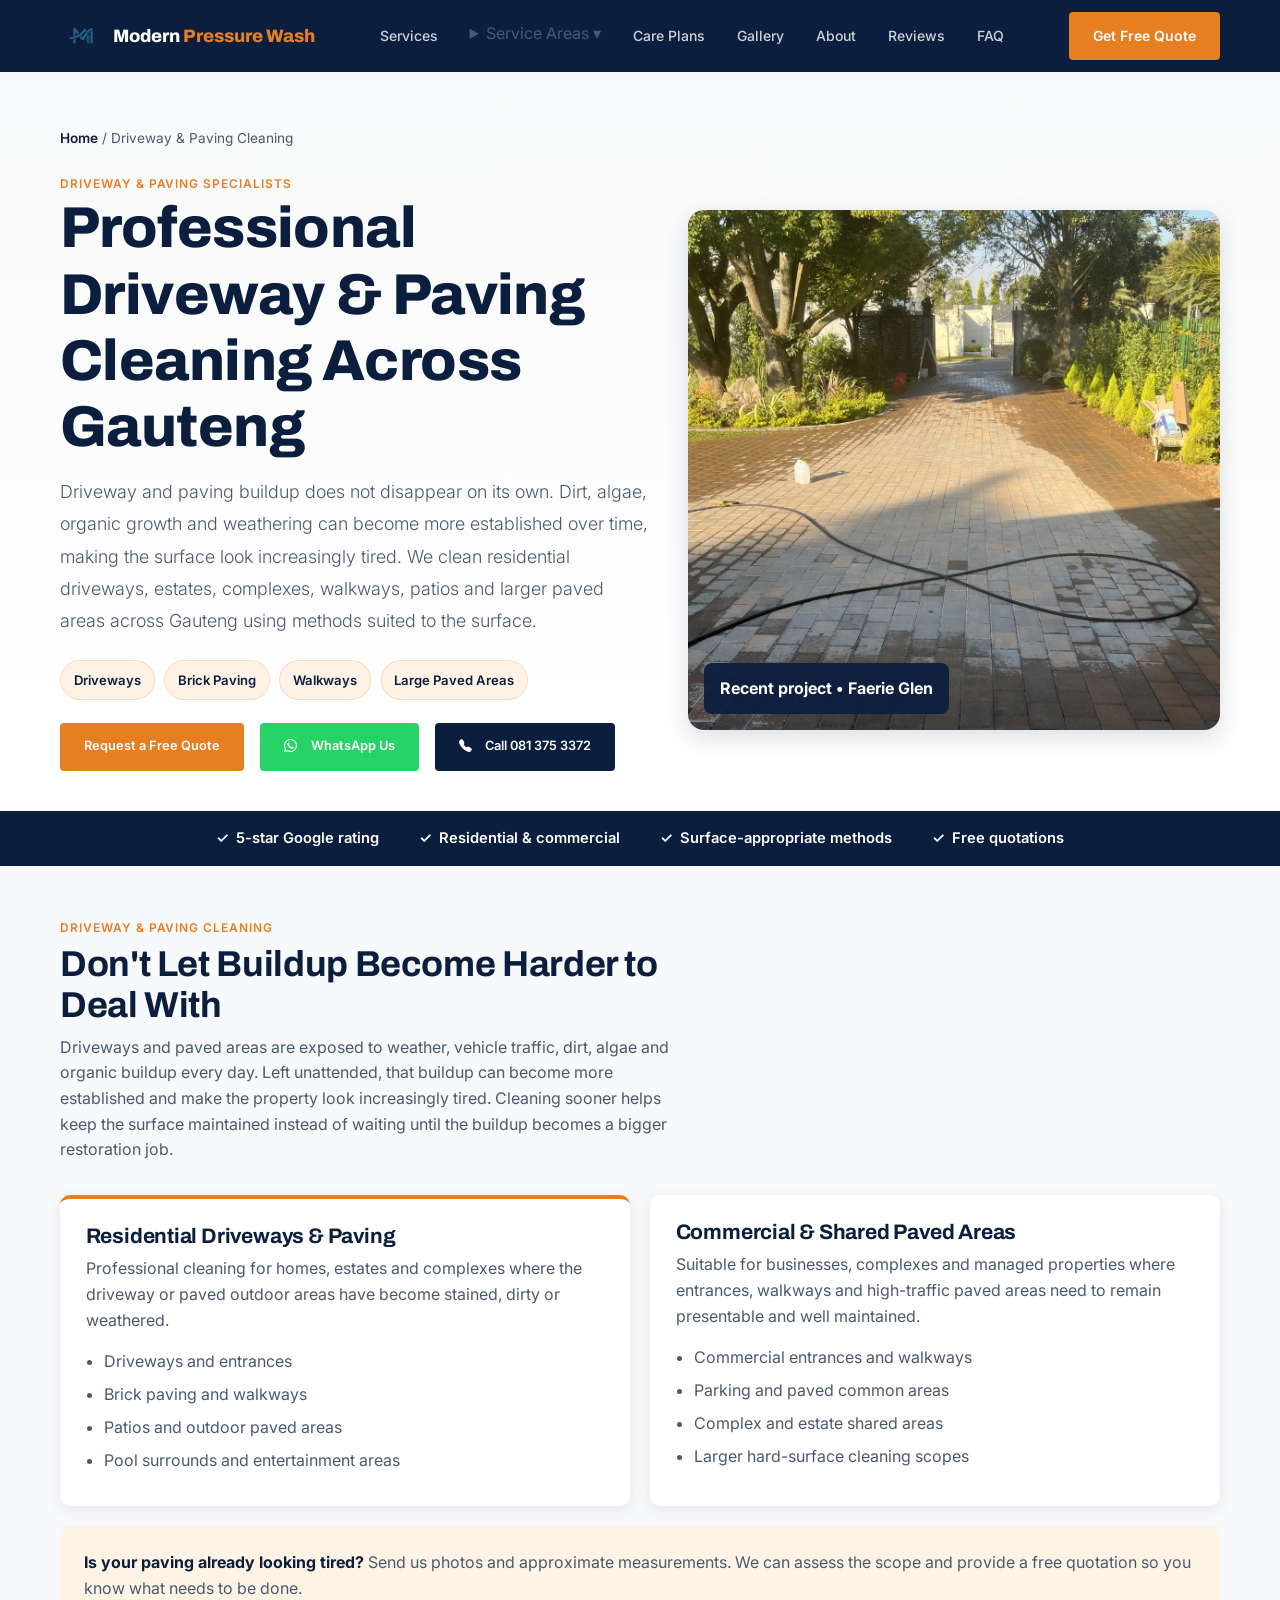
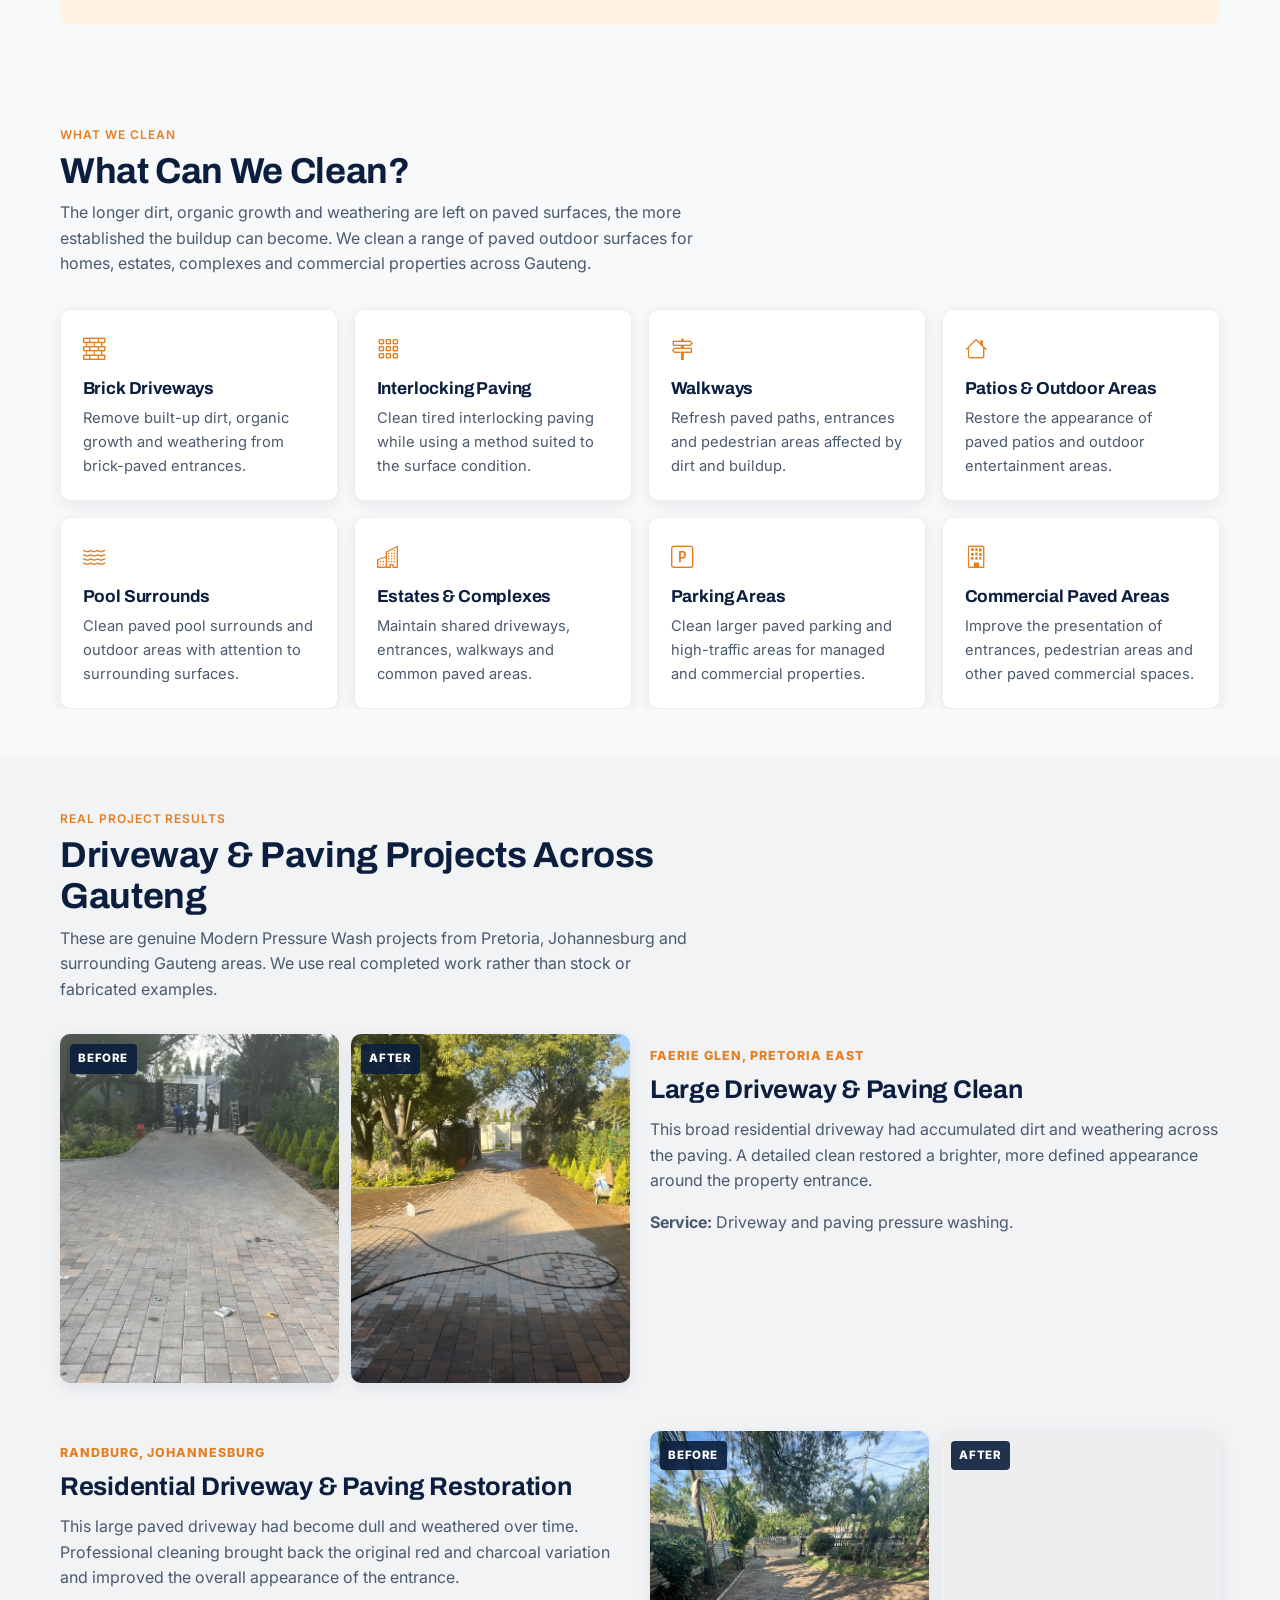
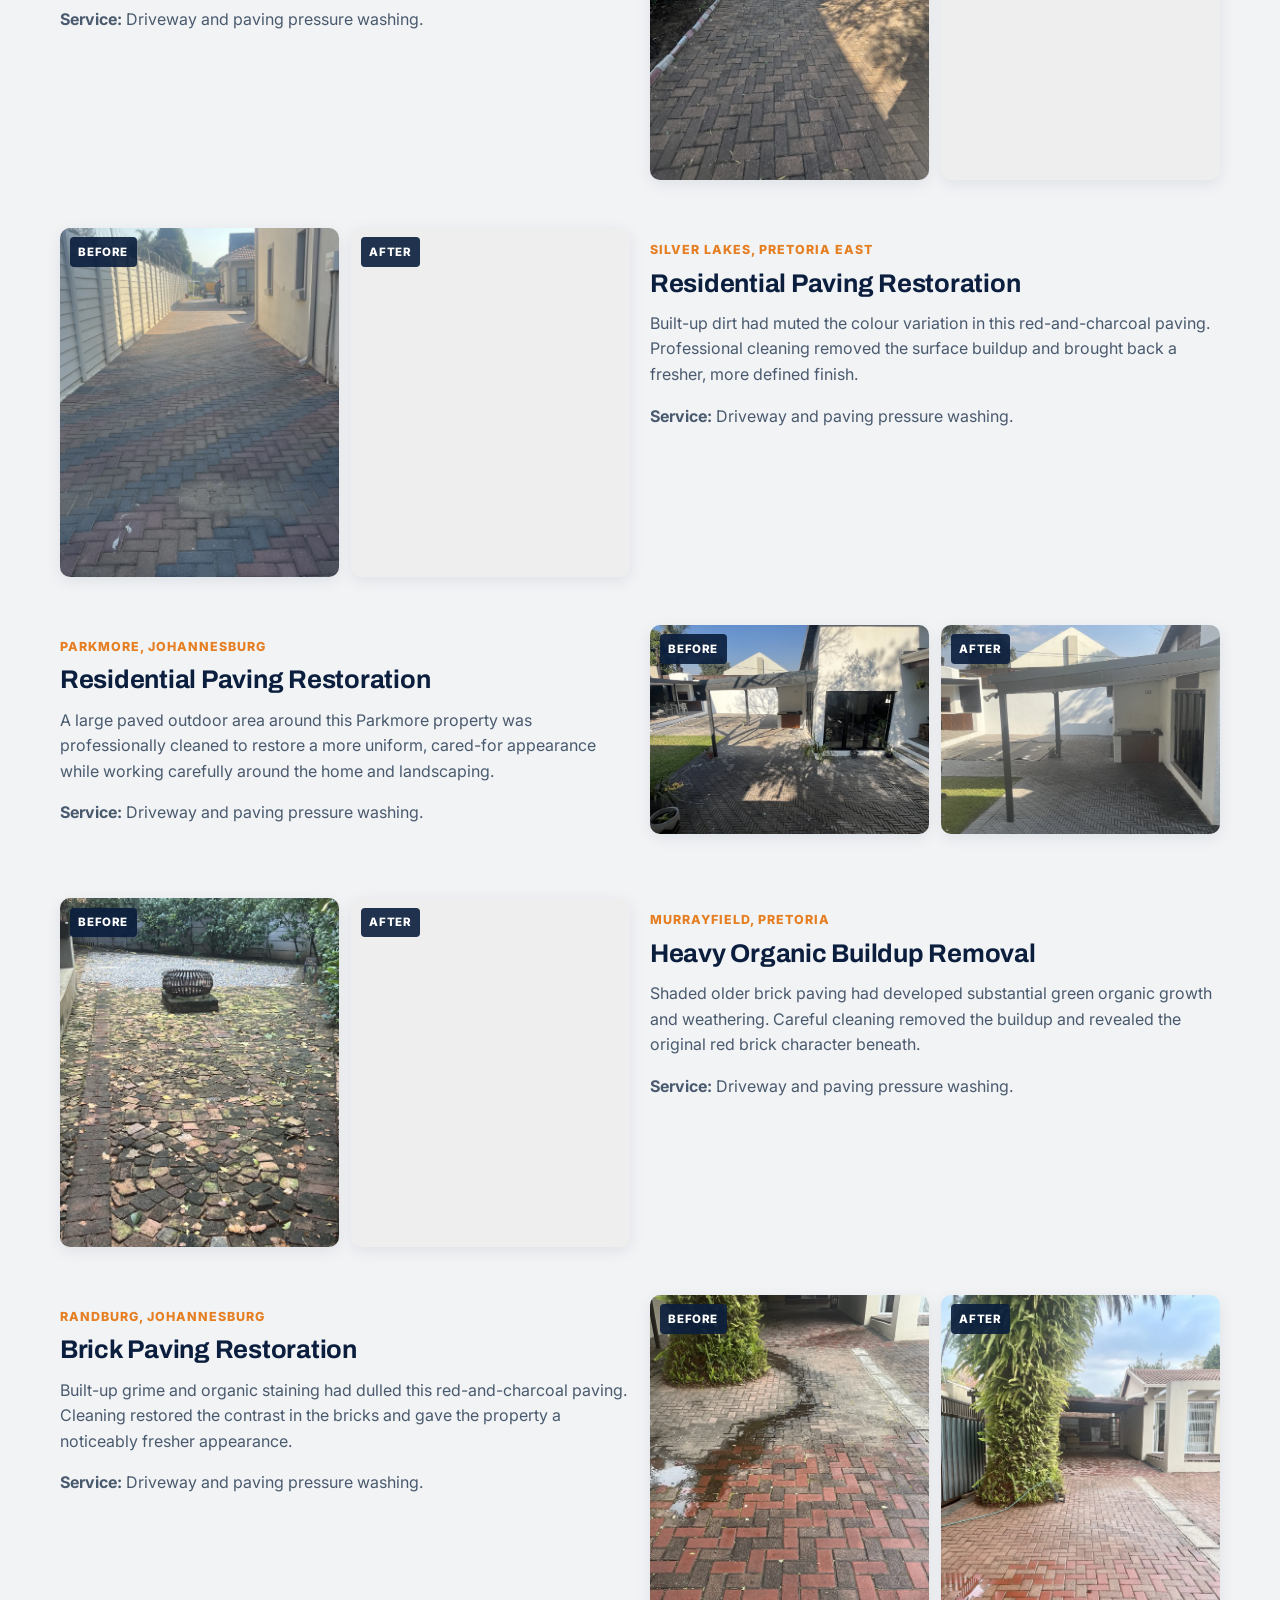
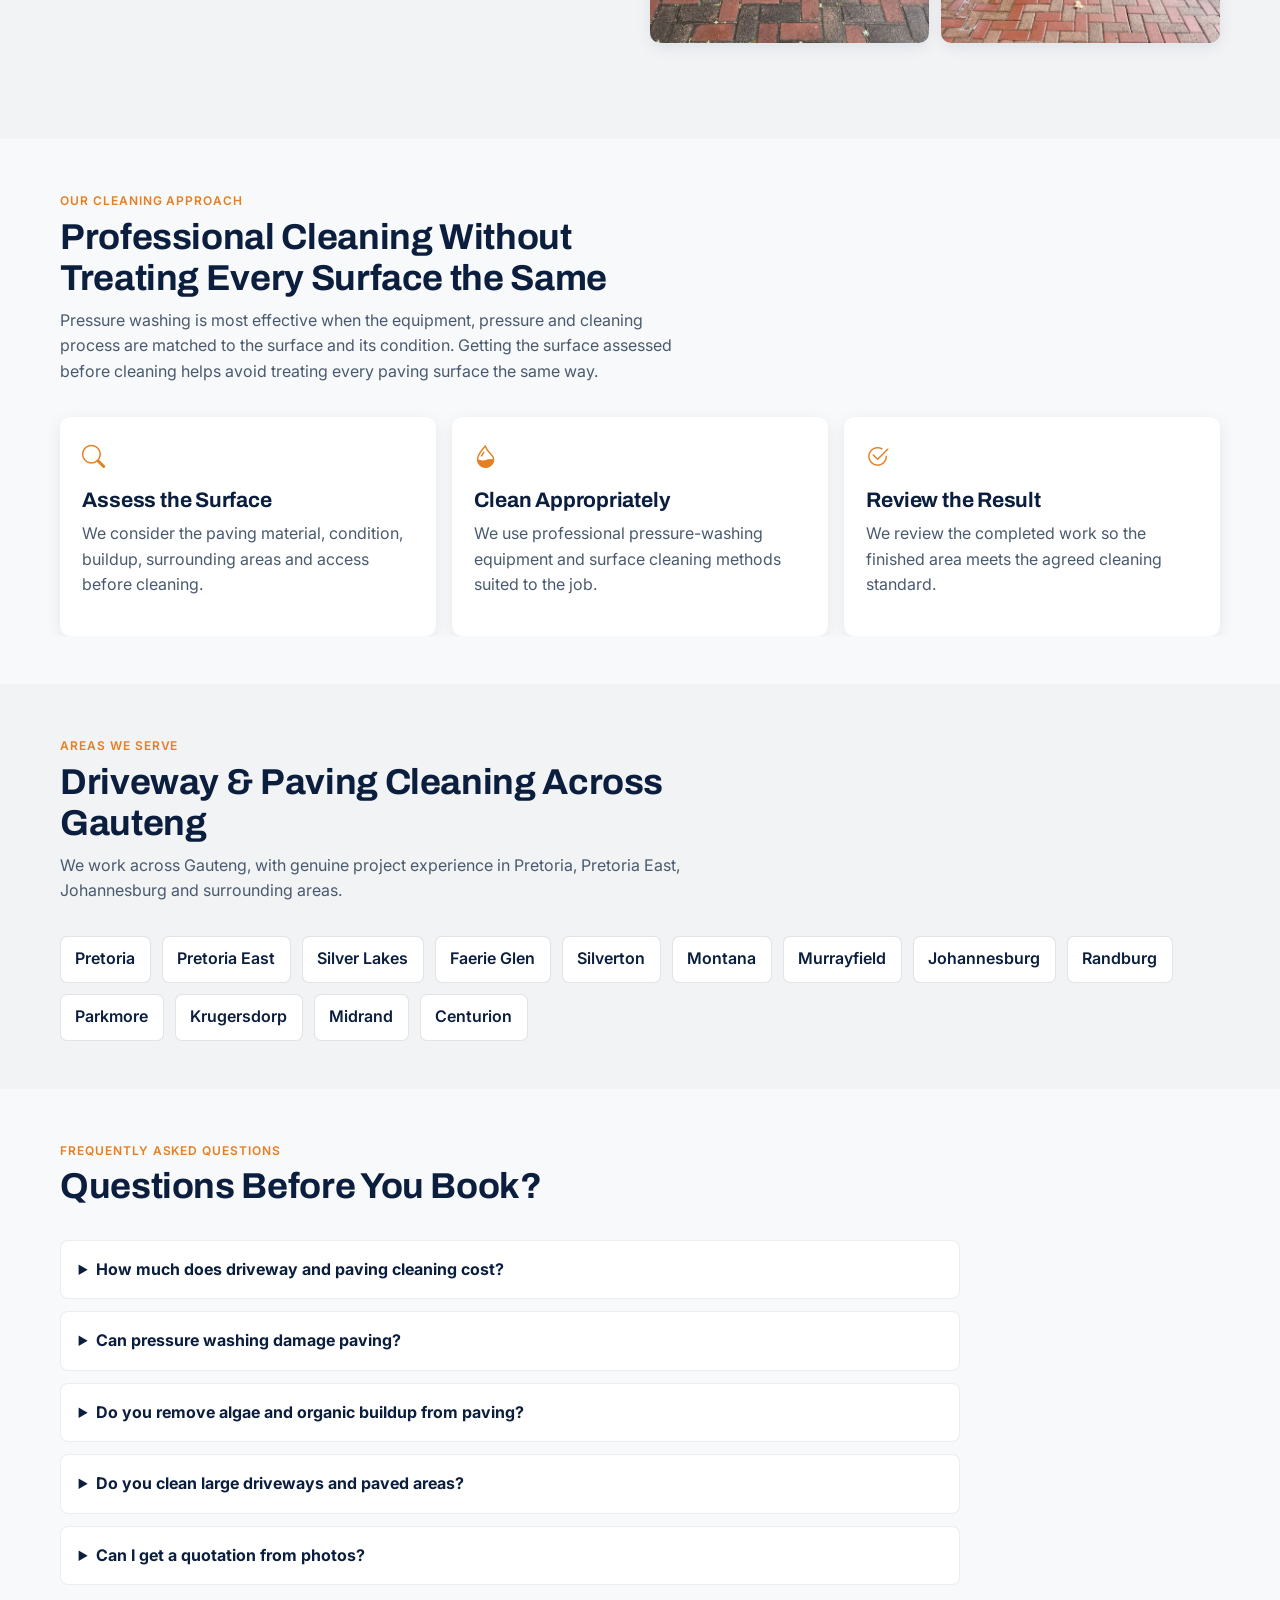
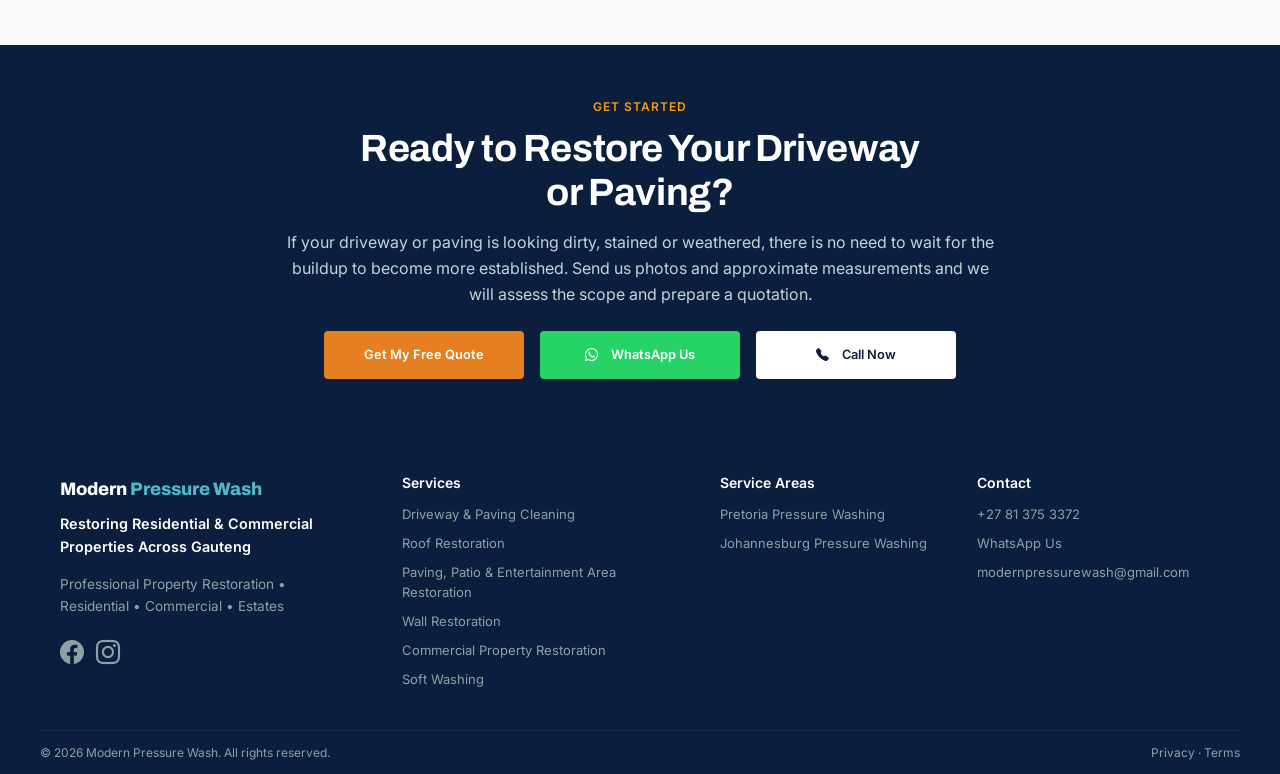
==== commit 8733bef2: "Add urgency-focused website copy" ====
--- a/driveway-paving-cleaning/index.html
+++ b/driveway-paving-cleaning/index.html
@@ -74,7 +74,7 @@
         .bg-night .btn-call:hover,.bg-night .btn-call:focus{background:#f1f3f5!important;border-color:#f1f3f5!important;color:var(--navy)!important}
         @media(max-width:900px){.local-hero-grid,.proof-project,.split-audience{grid-template-columns:1fr}.hero-proof{min-height:420px}.service-local-grid{grid-template-columns:1fr 1fr}.proof-project:nth-child(even) .proof-copy,.proof-project:nth-child(even) .proof-images{order:initial}}
         @media(max-width:640px){.local-hero{padding-top:2rem}.service-local-grid{grid-template-columns:1fr}.proof-images{grid-template-columns:1fr 1fr;gap:.5rem}.hero-proof{min-height:360px}.proof-images img{aspect-ratio:3/4}.trust-row{justify-content:flex-start;gap:.8rem}.local-hero .cta-row{align-items:stretch}.local-hero .cta-row .btn{width:100%;text-align:center}.final-cta-row{align-items:stretch}.final-cta-row .btn{width:100%;min-width:0;text-align:center}.commercial-cta{width:100%;justify-content:center;text-align:center}.audience-card{padding:1.25rem}.commercial-note{padding:.8rem}.area-cloud{gap:.5rem}.area-cloud span{padding:.5rem .7rem;font-size:.9rem}}
-      
+
     /* Pretoria location-page footer refinement */
     @media (min-width: 901px) {
       .site-footer .footer-grid {
@@ -89,7 +89,7 @@
       }
     }
 
-  
+
         .service-hero{padding:3.5rem 0 2.5rem;background:linear-gradient(180deg,#f8f9fa 0%,#fff 100%)}
         .service-hero-grid{display:grid;grid-template-columns:1.05fr .95fr;gap:2.5rem;align-items:center}
         .service-hero h1{font-size:clamp(2.2rem,4.5vw,4rem);max-width:760px}
@@ -145,47 +145,18 @@
         <img src="/Website Logo.png" alt="Modern Pressure Wash Logo" class="logo-img" loading="lazy" width="45" height="45" />
         <span class="logo-text">Modern <span>Pressure Wash</span></span>
       </a>
-
       <nav class="main-nav" id="main-nav" aria-label="Main navigation">
-        <button class="nav-close" id="nav-close" aria-label="Close menu">
-          <svg width="24" height="24" viewBox="0 0 24 24" fill="none" stroke="currentColor" stroke-width="2" aria-hidden="true">
-            <line x1="18" y1="6" x2="6" y2="18" />
-            <line x1="6" y1="6" x2="18" y2="18" />
-          </svg>
-        </button>
-
+        <button class="nav-close" id="nav-close" aria-label="Close menu"><svg width="24" height="24" viewBox="0 0 24 24" fill="none" stroke="currentColor" stroke-width="2" aria-hidden="true"><line x1="18" y1="6" x2="6" y2="18" /><line x1="6" y1="6" x2="18" y2="18" /></svg></button>
         <a href="/#services">Services</a>
-
-        <details class="nav-dropdown">
-          <summary>Service Areas <span class="nav-dropdown-arrow" aria-hidden="true">▾</span></summary>
-          <div class="nav-dropdown-menu">
-            <a href="/pressure-washing-pretoria/">Pretoria</a>
-            <a href="/pressure-washing-johannesburg/">Johannesburg</a>
-          </div>
-        </details>
-
+        <details class="nav-dropdown"><summary>Service Areas <span class="nav-dropdown-arrow" aria-hidden="true">▾</span></summary><div class="nav-dropdown-menu"><a href="/pressure-washing-pretoria/">Pretoria</a><a href="/pressure-washing-johannesburg/">Johannesburg</a></div></details>
         <a href="/#care-plans">Care Plans</a>
         <a href="/#gallery">Gallery</a>
         <a href="/#about">About</a>
         <a href="/#reviews">Reviews</a>
         <a href="/#faq">FAQ</a>
-
-        <div class="mobile-nav-cta">
-          <a href="/privacy.html" class="btn btn-outline">Privacy</a>
-          <a href="https://crm.modernpressurewash.co.za/get-quote" target="_blank" rel="noopener" class="btn btn-primary">Get Free Quote</a>
-        </div>
+        <div class="mobile-nav-cta"><a href="/privacy.html" class="btn btn-outline">Privacy</a><a href="https://crm.modernpressurewash.co.za/get-quote" target="_blank" rel="noopener" class="btn btn-primary">Get Free Quote</a></div>
       </nav>
-
-      <div class="header-cta">
-        <a href="https://crm.modernpressurewash.co.za/get-quote" target="_blank" rel="noopener" class="btn btn-primary">Get Free Quote</a>
-        <button class="menu-toggle" id="menu-toggle" aria-label="Toggle navigation" aria-expanded="false" aria-controls="main-nav">
-          <svg width="24" height="24" viewBox="0 0 24 24" fill="none" stroke="currentColor" stroke-width="2" aria-hidden="true">
-            <line x1="3" y1="6" x2="21" y2="6" />
-            <line x1="3" y1="12" x2="21" y2="12" />
-            <line x1="3" y1="18" x2="21" y2="18" />
-          </svg>
-        </button>
-      </div>
+      <div class="header-cta"><a href="https://crm.modernpressurewash.co.za/get-quote" target="_blank" rel="noopener" class="btn btn-primary">Get Free Quote</a><button class="menu-toggle" id="menu-toggle" aria-label="Toggle navigation" aria-expanded="false" aria-controls="main-nav"><svg width="24" height="24" viewBox="0 0 24 24" fill="none" stroke="currentColor" stroke-width="2" aria-hidden="true"><line x1="3" y1="6" x2="21" y2="6" /><line x1="3" y1="12" x2="21" y2="12" /><line x1="3" y1="18" x2="21" y2="18" /></svg></button></div>
     </div>
   </header>
 <main id="main-content">
@@ -193,7 +164,7 @@
  <div class="wrap"><div class="breadcrumb-local"><a href="/">Home</a> / Driveway &amp; Paving Cleaning</div>
   <div class="service-hero-grid">
    <div data-aos="fade-right"><span class="eyebrow">Driveway &amp; Paving Specialists</span><h1>Professional Driveway &amp; Paving Cleaning Across Gauteng</h1>
-   <p class="lead">Restore tired, stained and weathered paving with professional pressure washing suited to the surface. We clean residential driveways, estates, complexes, walkways, patios and larger paved areas for homes and businesses.</p>
+   <p class="lead">Driveway and paving buildup does not disappear on its own. Dirt, algae, organic growth and weathering can become more established over time, making the surface look increasingly tired. We clean residential driveways, estates, complexes, walkways, patios and larger paved areas across Gauteng using methods suited to the surface.</p>
    <div class="local-tags"><span>Driveways</span><span>Brick Paving</span><span>Walkways</span><span>Large Paved Areas</span></div>
    <div class="cta-row"><a href="https://crm.modernpressurewash.co.za/get-quote" target="_blank" rel="noopener" class="btn btn-primary">Request a Free Quote</a><a href="https://wa.link/3y4c6d" target="_blank" rel="noopener" onclick="gtag('event','whatsapp_click',{'send_to':'G-9RQ8H6MBGZ'});" class="btn btn-whatsapp"><i class="bi bi-whatsapp" style="margin-right:.35rem"></i>WhatsApp Us</a><a href="tel:+27813753372" onclick="gtag('event','phone_click',{'send_to':'G-9RQ8H6MBGZ'});" class="btn btn-call"><i class="bi bi-telephone-fill" style="margin-right:.35rem"></i>Call 081 375 3372</a></div></div>
    <div class="service-hero-proof" data-aos="fade-left"><img src="/pressure-washing-pretoria/images/faerie-glen-driveway-after.webp" alt="Clean residential driveway after professional pressure washing in Faerie Glen Pretoria" width="1152" height="1536" fetchpriority="high" decoding="async" /><div class="service-hero-proof-badge">Recent project • Faerie Glen</div></div>
@@ -201,15 +172,15 @@
  </div>
 </section>
 <div class="trust-bar"><div class="wrap"><div class="trust-row"><span>5-star Google rating</span><span>Residential &amp; commercial</span><span>Surface-appropriate methods</span><span>Free quotations</span></div></div></div>
-<section><div class="wrap"><div class="section-head" data-aos="fade-up"><span class="eyebrow">Driveway &amp; Paving Cleaning</span><h2>A Cleaner Surface Makes a Stronger First Impression</h2><p>Driveways and paved areas are exposed to weather, vehicle traffic, dirt, algae and organic buildup every day. Over time, that can leave even well-maintained properties looking tired.</p></div>
+<section><div class="wrap"><div class="section-head" data-aos="fade-up"><span class="eyebrow">Driveway &amp; Paving Cleaning</span><h2>Don't Let Buildup Become Harder to Deal With</h2><p>Driveways and paved areas are exposed to weather, vehicle traffic, dirt, algae and organic buildup every day. Left unattended, that buildup can become more established and make the property look increasingly tired. Cleaning sooner helps keep the surface maintained instead of waiting until the buildup becomes a bigger restoration job.</p></div>
 <div class="service-intro-grid"><article class="service-intro-card featured"><h3>Residential Driveways &amp; Paving</h3><p>Professional cleaning for homes, estates and complexes where the driveway or paved outdoor areas have become stained, dirty or weathered.</p><ul class="service-list"><li>Driveways and entrances</li><li>Brick paving and walkways</li><li>Patios and outdoor paved areas</li><li>Pool surrounds and entertainment areas</li></ul></article><article class="service-intro-card"><h3>Commercial &amp; Shared Paved Areas</h3><p>Suitable for businesses, complexes and managed properties where entrances, walkways and high-traffic paved areas need to remain presentable and well maintained.</p><ul class="service-list"><li>Commercial entrances and walkways</li><li>Parking and paved common areas</li><li>Complex and estate shared areas</li><li>Larger hard-surface cleaning scopes</li></ul></article></div>
-<div class="service-cta-box"><strong>Not sure what method your paving needs?</strong> We assess the surface and its condition before cleaning, then select an appropriate pressure-washing approach for the material and level of buildup.</div></div></section>
+<div class="service-cta-box"><strong>Is your paving already looking tired?</strong> Send us photos and approximate measurements. We can assess the scope and provide a free quotation so you know what needs to be done.</div></div></section>
 <section id="what-we-clean">
   <div class="wrap">
     <div class="section-head" data-aos="fade-up">
       <span class="eyebrow">What We Clean</span>
       <h2>What Can We Clean?</h2>
-      <p>We clean a range of paved outdoor surfaces for homes, estates, complexes and commercial properties across Gauteng.</p>
+      <p>The longer dirt, organic growth and weathering are left on paved surfaces, the more established the buildup can become. We clean a range of paved outdoor surfaces for homes, estates, complexes and commercial properties across Gauteng.</p>
     </div>
     <div class="clean-type-grid" data-aos="fade-up">
       <article class="clean-type-card"><i class="bi bi-bricks" aria-hidden="true"></i><h3>Brick Driveways</h3><p>Remove built-up dirt, organic growth and weathering from brick-paved entrances.</p></article>
@@ -247,10 +218,10 @@
   <div class="proof-copy"><span class="location">Randburg, Johannesburg</span><h3>Brick Paving Restoration</h3><p>Built-up grime and organic staining had dulled this red-and-charcoal paving. Cleaning restored the contrast in the bricks and gave the property a noticeably fresher appearance.</p><p><strong>Service:</strong> Driveway and paving pressure washing.</p></div>
   <div class="proof-images"><figure><img src="/pressure-washing-johannesburg/images/randburg-paving-before.webp" alt="Stained brick paving before pressure washing in Randburg Johannesburg" loading="lazy" decoding="async" width="1400" height="1050" /><figcaption>Before</figcaption></figure><figure><img src="/pressure-washing-johannesburg/images/randburg-paving-after.webp" alt="Restored brick paving after pressure washing in Randburg Johannesburg" loading="lazy" decoding="async" width="1400" height="1050" /><figcaption>After</figcaption></figure></div>
 </article></div></section>
-<section><div class="wrap"><div class="section-head"><span class="eyebrow">Our Cleaning Approach</span><h2>Professional Cleaning Without Treating Every Surface the Same</h2><p>Pressure washing is most effective when the equipment, pressure and cleaning process are matched to the surface and its condition.</p></div><div class="service-local-grid"><article class="service-local-card"><i class="bi bi-search"></i><h3>Assess the Surface</h3><p>We consider the paving material, condition, buildup, surrounding areas and access before cleaning.</p></article><article class="service-local-card"><i class="bi bi-droplet-half"></i><h3>Clean Appropriately</h3><p>We use professional pressure-washing equipment and surface cleaning methods suited to the job.</p></article><article class="service-local-card"><i class="bi bi-check2-circle"></i><h3>Review the Result</h3><p>We review the completed work so the finished area meets the agreed cleaning standard.</p></article></div></div></section>
+<section><div class="wrap"><div class="section-head"><span class="eyebrow">Our Cleaning Approach</span><h2>Professional Cleaning Without Treating Every Surface the Same</h2><p>Pressure washing is most effective when the equipment, pressure and cleaning process are matched to the surface and its condition. Getting the surface assessed before cleaning helps avoid treating every paving surface the same way.</p></div><div class="service-local-grid"><article class="service-local-card"><i class="bi bi-search"></i><h3>Assess the Surface</h3><p>We consider the paving material, condition, buildup, surrounding areas and access before cleaning.</p></article><article class="service-local-card"><i class="bi bi-droplet-half"></i><h3>Clean Appropriately</h3><p>We use professional pressure-washing equipment and surface cleaning methods suited to the job.</p></article><article class="service-local-card"><i class="bi bi-check2-circle"></i><h3>Review the Result</h3><p>We review the completed work so the finished area meets the agreed cleaning standard.</p></article></div></div></section>
 <section id="areas" class="bg-tint"><div class="wrap"><div class="section-head"><span class="eyebrow">Areas We Serve</span><h2>Driveway &amp; Paving Cleaning Across Gauteng</h2><p>We work across Gauteng, with genuine project experience in Pretoria, Pretoria East, Johannesburg and surrounding areas.</p></div><div class="area-cloud"><span>Pretoria</span><span>Pretoria East</span><span>Silver Lakes</span><span>Faerie Glen</span><span>Silverton</span><span>Montana</span><span>Murrayfield</span><span>Johannesburg</span><span>Randburg</span><span>Parkmore</span><span>Krugersdorp</span><span>Midrand</span><span>Centurion</span></div></div></section>
 <section id="faq"><div class="wrap"><div class="section-head"><span class="eyebrow">Frequently Asked Questions</span><h2>Questions Before You Book?</h2></div><div class="faq-local"><details><summary>How much does driveway and paving cleaning cost?</summary><p>Pricing depends on the area size, paving type, level of buildup, access and any specialist treatment required. We provide a free quotation after assessing the scope, often from photos and measurements.</p></details><details><summary>Can pressure washing damage paving?</summary><p>It can if the wrong pressure or technique is used. We assess the material and condition first, then choose an appropriate pressure-washing method for the surface.</p></details><details><summary>Do you remove algae and organic buildup from paving?</summary><p>Yes. Organic buildup such as algae and mould can be treated as part of the cleaning process, depending on the surface and severity of the contamination.</p></details><details><summary>Do you clean large driveways and paved areas?</summary><p>Yes. We clean residential driveways, estates, complexes, shared paved areas and larger commercial hard-surface areas. Larger scopes can be assessed from photos, measurements or a site visit.</p></details><details><summary>Can I get a quotation from photos?</summary><p>In many cases, yes. Clear photos, approximate measurements and a short description of the areas to be cleaned can be enough to prepare an initial quotation. A site assessment may still be required for larger or more complex work.</p></details></div></div></section>
-<section class="bg-night final-cta local-cta"><div class="wrap"><span class="eyebrow">Get Started</span><h2>Ready to Restore Your Driveway or Paving?</h2><p>Send us photos and approximate measurements of the areas you would like cleaned and we will prepare a quotation.</p><div class="cta-row final-cta-row" style="justify-content:center"><a href="https://crm.modernpressurewash.co.za/get-quote" target="_blank" rel="noopener" class="btn btn-primary">Get My Free Quote</a><a href="https://wa.link/3y4c6d" target="_blank" rel="noopener" onclick="gtag('event','whatsapp_click',{'send_to':'G-9RQ8H6MBGZ'});" class="btn btn-whatsapp"><i class="bi bi-whatsapp" style="margin-right:.35rem"></i>WhatsApp Us</a><a href="tel:+27813753372" onclick="gtag('event','phone_click',{'send_to':'G-9RQ8H6MBGZ'});" class="btn btn-call"><i class="bi bi-telephone-fill" style="margin-right:.35rem"></i>Call Now</a></div></div></section>
+<section class="bg-night final-cta local-cta"><div class="wrap"><span class="eyebrow">Get Started</span><h2>Ready to Restore Your Driveway or Paving?</h2><p>If your driveway or paving is looking dirty, stained or weathered, there is no need to wait for the buildup to become more established. Send us photos and approximate measurements and we will assess the scope and prepare a quotation.</p><div class="cta-row final-cta-row" style="justify-content:center"><a href="https://crm.modernpressurewash.co.za/get-quote" target="_blank" rel="noopener" class="btn btn-primary">Get My Free Quote</a><a href="https://wa.link/3y4c6d" target="_blank" rel="noopener" onclick="gtag('event','whatsapp_click',{'send_to':'G-9RQ8H6MBGZ'});" class="btn btn-whatsapp"><i class="bi bi-whatsapp" style="margin-right:.35rem"></i>WhatsApp Us</a><a href="tel:+27813753372" onclick="gtag('event','phone_click',{'send_to':'G-9RQ8H6MBGZ'});" class="btn btn-call"><i class="bi bi-telephone-fill" style="margin-right:.35rem"></i>Call Now</a></div></div></section>
 </main>
 <footer class="site-footer" role="contentinfo">
     <div class="wrap footer-grid">
@@ -304,7 +275,7 @@
     if(e.key==='Escape' && d.open){
       d.removeAttribute('open');
       const summary=d.querySelector('summary');
-      if(summary) summary.focus();
+      if(summary)summary.focus();
     }
   });
 });
